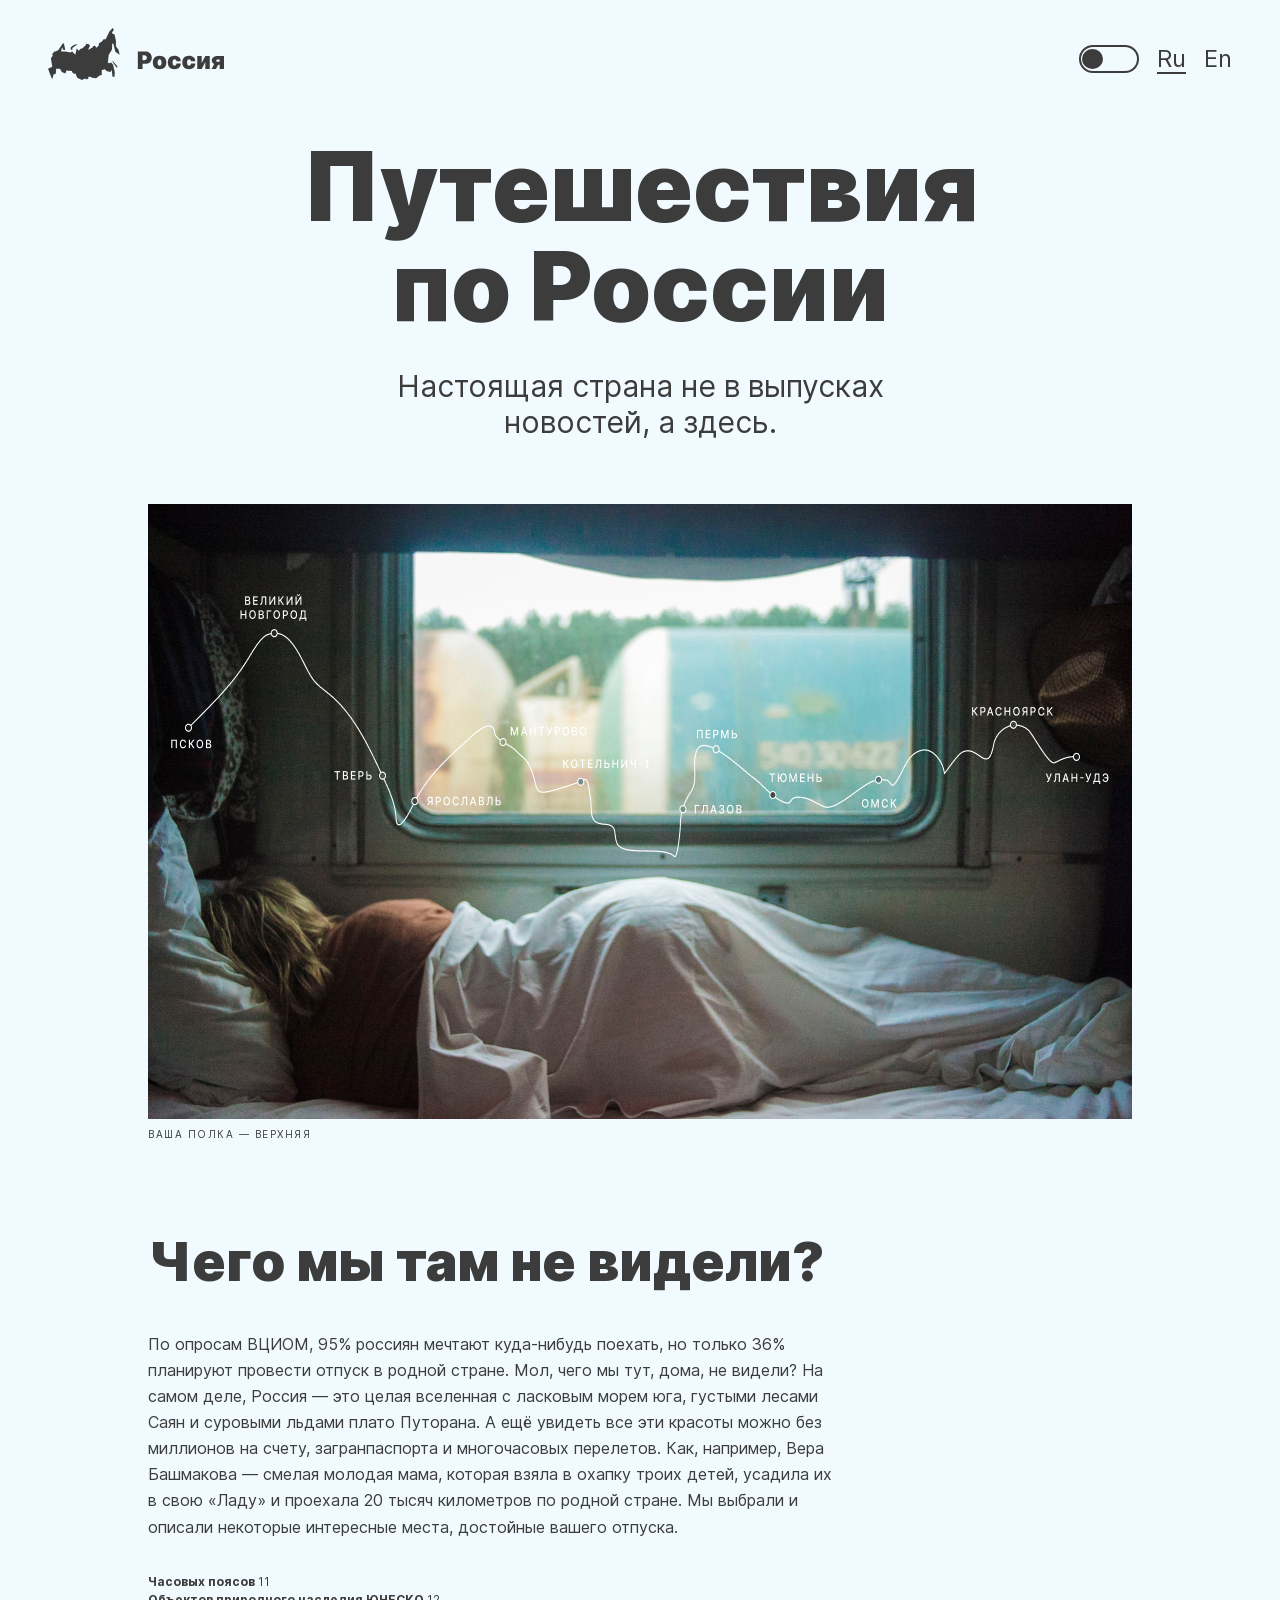
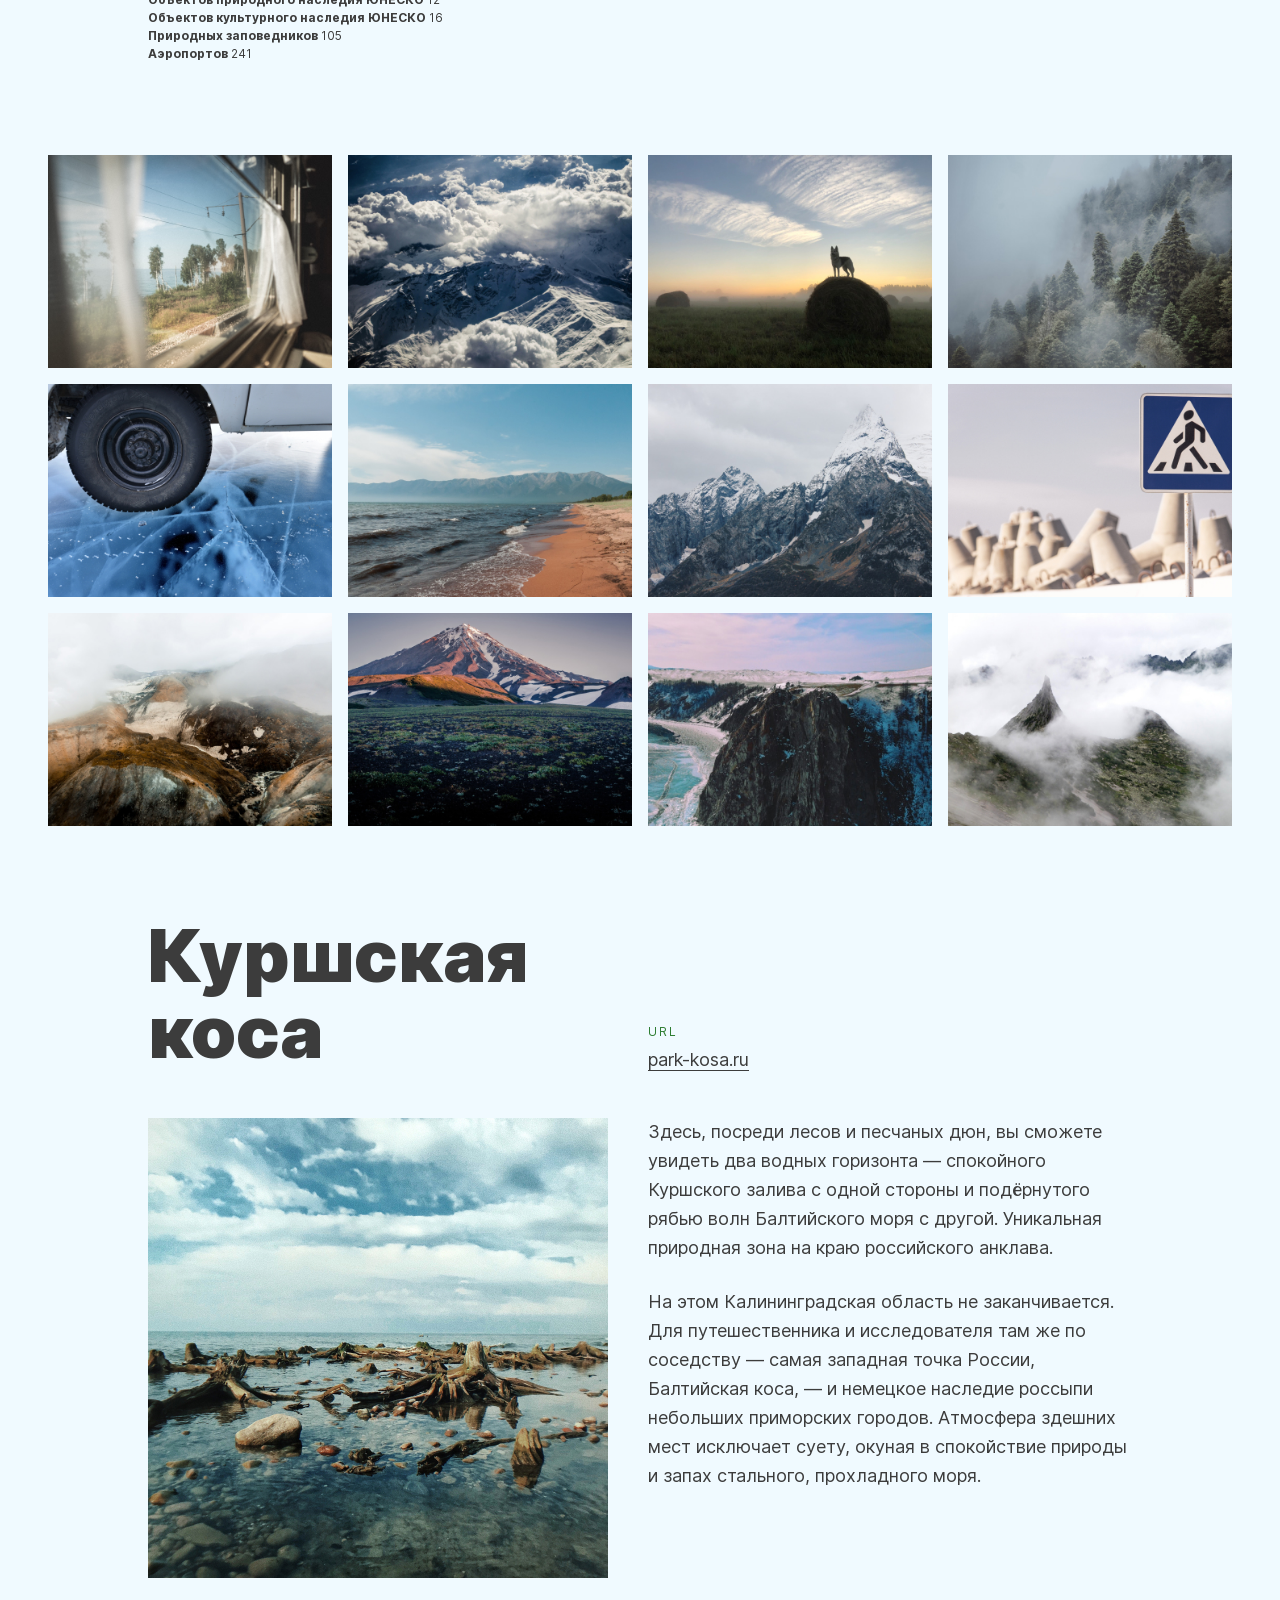
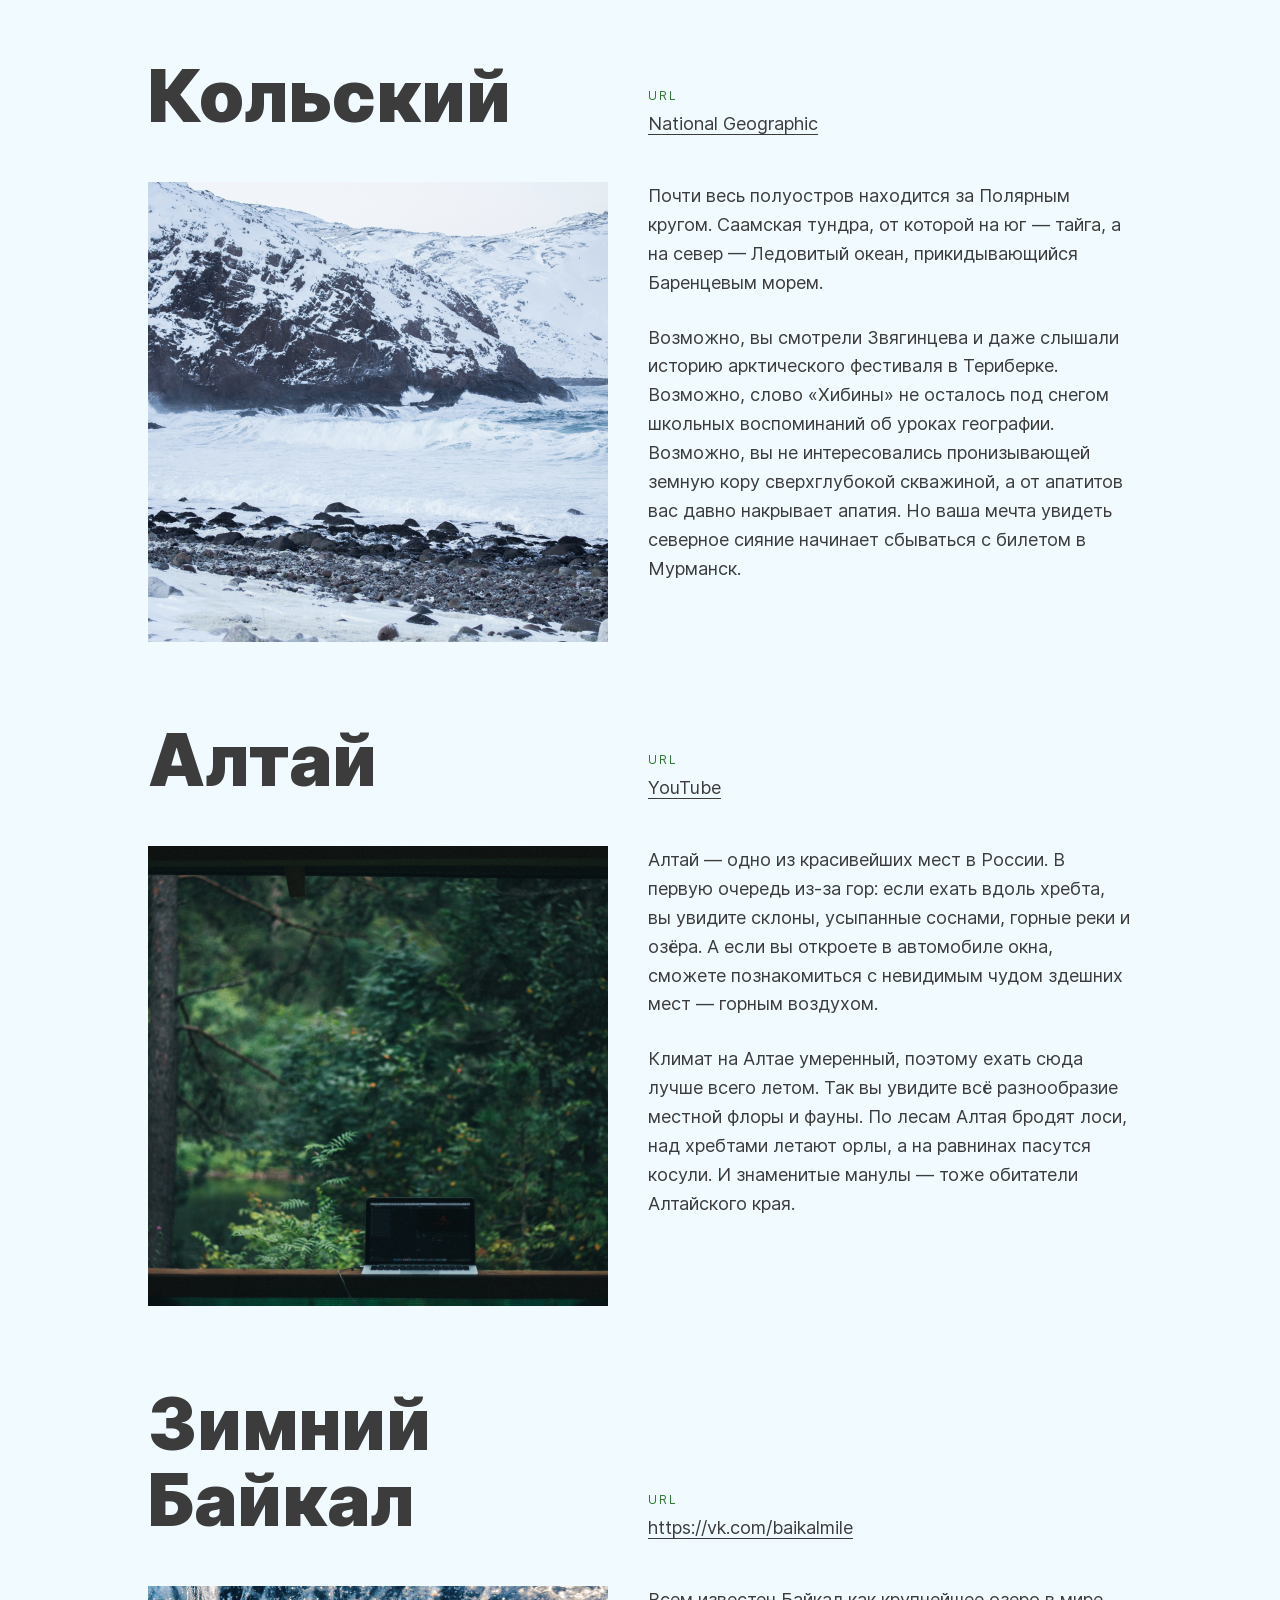
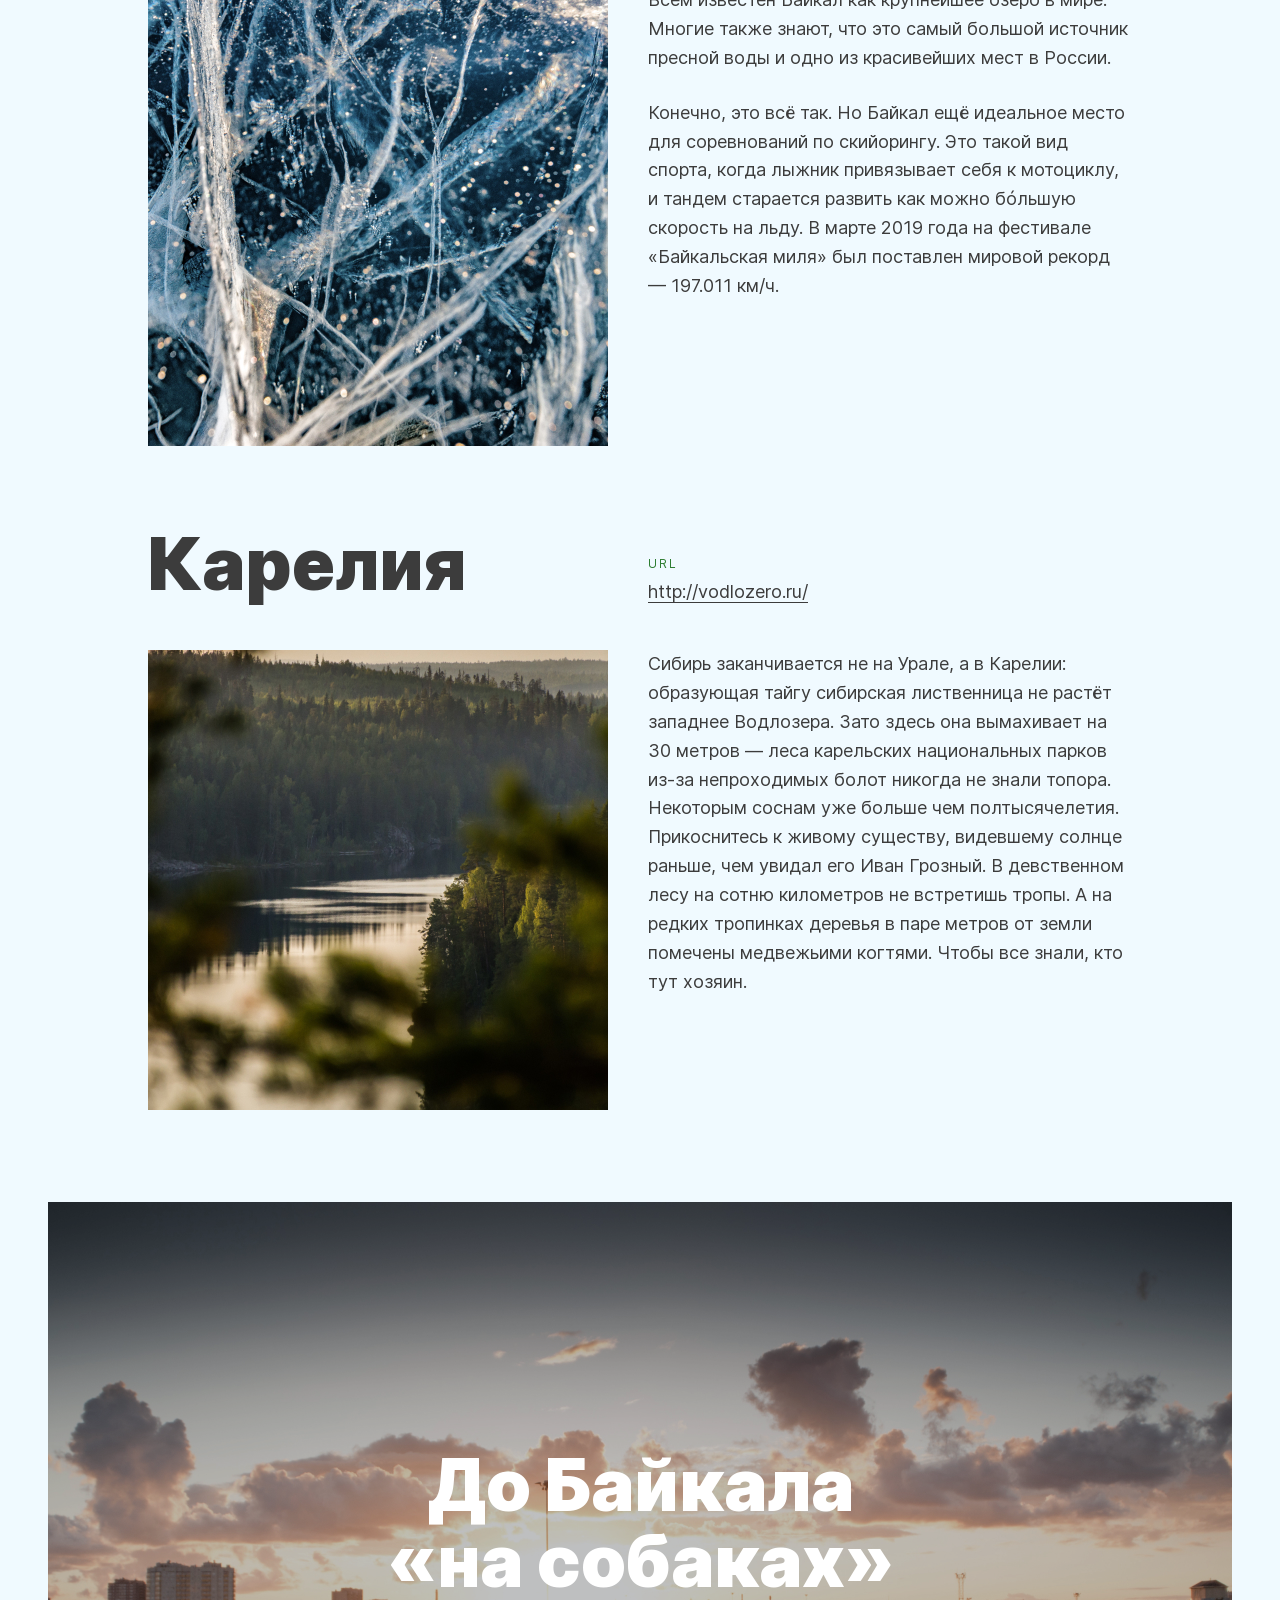
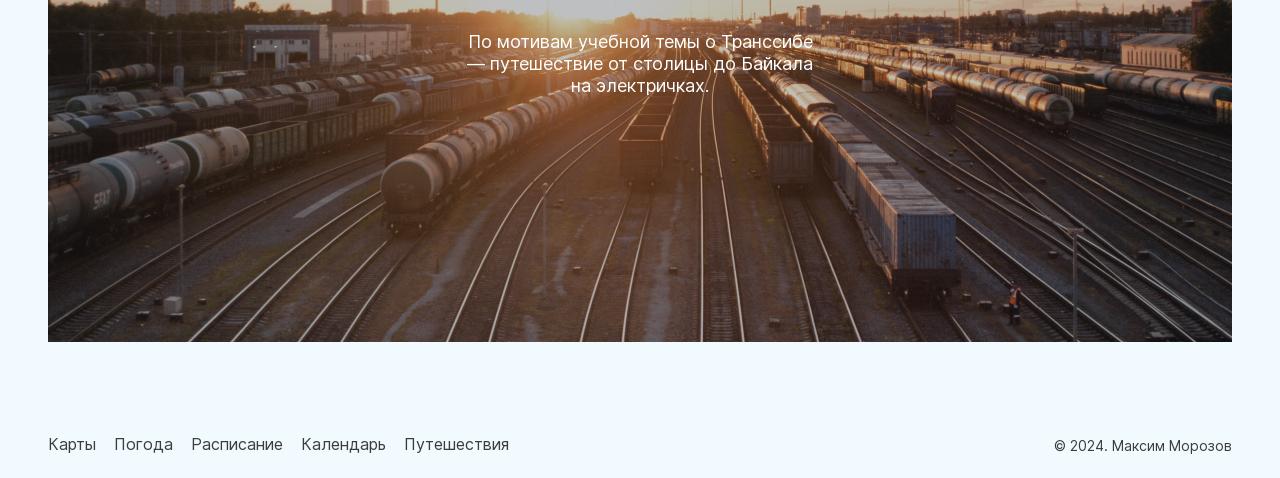
==== index.html @ b72c1bc2 "alert" ====
<!DOCTYPE html>
<html lang="ru">
  <head>
    <meta charset="UTF-8">
    <meta name="viewport" content="width=device-width, initial-scale=1.0">
    <meta name="description" content="Места в России с удивительной природной красотой">
    <meta name="keywords" content="путешествия, поездка, природа россии">
    <meta name="author" content="Maksim Morozov">
    <title>Путешествие по России</title>
    <link rel="icon" type="image/svg+xml" href="./images/logo/logo-russia-favicon.svg">
    <!-- <link rel="stylesheet" href="./vendor/normalize.css"> -->
    <link rel="stylesheet" href="./pages/styles.css">
    <link rel="stylesheet" href="./fonts/fonts.css">
  </head>

  <body>
    <!-- контейнер со всем содержимым страницы -->
    <div class="page">

      <!-- шапка -->
      <header class="header">
        <!-- логотип -->
        <svg class="header__logo" viewBox="0 0 176 52" fill="none" xmlns="http://www.w3.org/2000/svg">
          <path d="M7.76534 23.3826L10.4107 22.0738L14.592 15.7919L15.872 15.2685L17.2374 21.6376L15.4454 21.8993L14.08 19.2819L13.056 23.3826H17.5787L22.272 24.604L24.1494 23.3826L27.3067 26.698L28.672 20.5906L30.8907 22.8591L32.256 20.9396L34.4747 20.3289L37.7174 17.2752L38.2294 15.7919L40.8747 16.2282L41.9841 17.7114L40.0214 21.8993L44.8854 19.3691V18.1476L46.7627 17.7114L48.8107 19.8054L50.8587 17.2752V15.5302L54.1867 13.1745L55.5521 11.1678H57.6854L61.4401 3.40268L64.6828 0L65.8774 1.91946L64.0001 4.36242L64.6828 5.93289L66.4748 6.28188L67.9254 12.7383V18.1476L70.4854 21.7248L71.7654 26.698L67.3281 23.8188L65.3654 15.5302L64.1707 15.7919L64.0001 21.3758L60.7574 26.698L59.8187 34.8121L62.0374 35.3356L62.9761 34.2013L65.1094 36.6443L66.7307 43.9732L66.5601 48.6846H64.5121L63.7441 42.0537L62.2934 44.0604L59.1361 43.3624L56.5761 41.1812L53.6747 42.2282L53.8454 46.9396L51.5414 47.5503L48.1281 50.1678L44.0321 49.6443L42.4107 48.6846L39.8507 49.1208L40.7041 50.1678L38.6561 51.3893L37.0347 50.604L33.9627 52L29.2694 49.6443L27.4774 45.4564L25.9414 45.6309L24.1494 44.1477L24.064 43.0134L18.3467 42.4027L17.408 45.5436L13.824 43.8859L12.032 40.8322H8.19201L7.76534 45.7181L5.54667 46.4161L4.43734 50.8658L3.584 50.0805L0 40.745L4.26667 38.651L3.584 34.5503L2.90134 30.3624L4.77867 27.6577L4.18134 26L6.74134 23.2081L7.76534 23.3826ZM64.5121 33.6779L68.4374 39.6107L69.7174 39.0872L68.0961 36.6443L64.5121 32.8054V33.6779ZM24.4054 21.6376V19.8926L27.392 17.7114L29.952 16.4027H26.9654L24.32 17.9732L22.6987 19.4564V21.6376H24.4054Z"/>
          <path d="M89.8314 41.0004H94.5546V35.8186H97.171C101.138 35.8186 103.797 33.4749 103.797 29.7164C103.797 26.0004 101.206 23.5459 97.3409 23.5459H89.8314V41.0004ZM94.5546 32.1368V27.33H96.2196C97.8761 27.33 98.87 28.2164 98.87 29.7164C98.87 31.2078 97.8761 32.1368 96.2196 32.1368H94.5546Z"/>
          <path d="M111.604 41.2391C115.851 41.2391 118.366 38.5118 118.366 34.4891C118.366 30.4664 115.851 27.7391 111.604 27.7391C107.356 27.7391 104.842 30.4664 104.842 34.4891C104.842 38.5118 107.356 41.2391 111.604 41.2391ZM111.638 37.7618C110.381 37.7618 109.633 36.509 109.633 34.455C109.633 32.401 110.381 31.1482 111.638 31.1482C112.827 31.1482 113.575 32.401 113.575 34.455C113.575 36.509 112.827 37.7618 111.638 37.7618Z"/>
          <path d="M126.555 41.2391C130.42 41.2391 132.79 39.0146 132.841 35.5459H128.492C128.39 36.9181 127.651 37.6595 126.623 37.6595C125.391 37.6595 124.584 36.6027 124.584 34.455C124.584 32.3073 125.391 31.2504 126.623 31.2504C127.659 31.2504 128.365 31.9919 128.492 33.3641H132.841C132.816 29.955 130.395 27.7391 126.555 27.7391C122.308 27.7391 119.793 30.4664 119.793 34.4891C119.793 38.5118 122.308 41.2391 126.555 41.2391Z"/>
          <path d="M141.062 41.2391C144.928 41.2391 147.298 39.0146 147.349 35.5459H142.999C142.897 36.9181 142.158 37.6595 141.13 37.6595C139.899 37.6595 139.092 36.6027 139.092 34.455C139.092 32.3073 139.899 31.2504 141.13 31.2504C142.167 31.2504 142.872 31.9919 142.999 33.3641H147.349C147.323 29.955 144.902 27.7391 141.062 27.7391C136.815 27.7391 134.3 30.4664 134.3 34.4891C134.3 38.5118 136.815 41.2391 141.062 41.2391Z"/>
          <path d="M153.701 35.0004V27.9095H149.283V41.0004H153.701L157.337 33.8754V41.0004H161.754V27.9095H157.337L153.701 35.0004Z"/>
          <path d="M171.651 41.0004H176V27.9095H169.884C166.12 27.9095 163.742 29.8186 163.767 32.4777C163.75 33.9692 164.642 35.205 166.205 35.9379L163.631 41.0004H167.947L170.147 36.6709H171.651V41.0004ZM171.651 33.8414H169.986C168.737 33.8414 168.159 33.2277 168.185 32.6482C168.159 32.1027 168.703 31.4209 169.884 31.4209H171.651V33.8414Z"/>
        </svg>
        <!-- кнопка переключения темы -->
        <button class="button-theme button-theme__header">
          <span class="button-theme__switch"></span>
        </button>
        <!-- переключение языка сайта -->
        <nav class="header__lang-switcher">
          <a class="header__lang-link header__lang-link_active" href="#">Ru</a>
          <a class="header__lang-link" href="./index-en.html">En</a>
        </nav>
      </header>

      <!-- основной контент -->
      <main class="content">
        <!-- секция lead -->
        <section class="lead">
            <h1 class="lead__title">Путешествия по России</h1>
            <p class="lead__subtitle">Настоящая страна не в выпусках новостей, а здесь.</p>
            <!-- картинка с подписью -->
            <figure class="lead__image-map">
              <picture>
              <img class="lead__image" src="./images/polka-image-1024-1280.jpg" alt="Картинка в вагоне поезда">
              <figcaption class="lead__caption">ваша полка — верхняя</figcaption>
            </figure>
        </section>

        <!-- секция intro -->
        <section class="intro">
          <h2 class="intro__title">Чего мы там не видели?</h2>
          <p class="intro__text">
            По опросам ВЦИОМ, 95% россиян мечтают куда-нибудь поехать, но только 36% планируют провести отпуск в
            родной стране. Мол, чего мы тут, дома, не видели? На самом деле, Россия — это целая вселенная с
            ласковым морем юга, густыми лесами Саян и суровыми льдами плато Путорана. А ещё увидеть все эти
            красоты можно без миллионов на счету, загранпаспорта и многочасовых перелетов. Как, например,
            Вера Башмакова — смелая молодая мама, которая взяла в охапку троих детей, усадила их в свою «Ладу»
            и проехала 20 тысяч километров по родной стране. Мы выбрали и описали некоторые интересные места,
            достойные вашего отпуска.
          </p>
          <!-- список -->
          <ul class="intro__list">
            <li>
              <p class="intro__list-item">Часовых поясов
                <span class="intro__list-item_value">11</span>
              </p>
            </li>
            <li>
              <p class="intro__list-item">Объектов природного наследия ЮНЕСКО
                <span class="intro__list-item_value">12</span>
              </p>
            </li>
            <li>
              <p class="intro__list-item">Объектов культурного наследия ЮНЕСКО
                <span class="intro__list-item_value">16</span>
              </p>
            </li>
            <li>
              <p class="intro__list-item">Природных заповедников
                <span class="intro__list-item_value">105</span>
              </p>
            </li>
            <li>
              <p class="intro__list-item">Аэропортов
                <span class="intro__list-item_value">241</span>
              </p>
            </li>
          </ul>
        </section>

        <!-- галерея фото -->
        <section class="photo-grid">
          <ul class="photo-grid__list">
            <li>
              <img class="photo-grid__item" src="./images/photo-grid-window-train.png" alt="Окно поезда">
            </li>
            <li>
              <img class="photo-grid__item" src="./images/photo-grid-mountain-range.jpg" alt="Горный хребет">
            </li>
            <li>
              <img class="photo-grid__item" src="./images/photo-grid-sunrise.jpg" alt="Рассвета">
            </li>
            <li>
              <img class="photo-grid__item" src="./images/photo-grid-misty-forest.jpg" alt="Туманный лес">
            </li>
            <li>
              <img class="photo-grid__item" src="./images/photo-grid-ice.jpg" alt="Лед">
            </li>
            <li>
              <img class="photo-grid__item" src="./images/photo-grid-barguzin.jpg" alt="Залив Баргузин">
            </li>
            <li>
              <img class="photo-grid__item" src="./images/photo-grid-dombai.jpg" alt="Гора Домбай ">
            </li>
            <li>
              <img class="photo-grid__item" src="./images/photo-grid-road-sign.jpg" alt="Дорожный знак">
            </li>
            <li>
              <img class="photo-grid__item" src="./images/photo-grid-volcano-one.jpg" alt="Вулкан">
            </li>
            <li>
              <img class="photo-grid__item" src="./images/photo-grid-volcano_two.jpg" alt="Вулкан на Камчатке">
            </li>
            <li>
              <img class="photo-grid__item" src="./images/photo-grid-coast-baikal.jpg" alt="Берег Байкала">
            </li>
            <li>
              <img class="photo-grid__item" src="./images/photo-grid-ergaki.jpg" alt="Ергаки">
            </li>
          </ul>
        </section>

        <!-- секция places -->
        <section class="places">

            <!-- Куршская коса -->
            <article class="place">
              <h2 class="place__title">Куршская коса</h2>
              <div class="place__website">
                <h3 class="place__url-heading">URL</h3>
                <a href="http://park-kosa.ru" class="place__link">park-kosa.ru</a>
              </div>
              <img src="./images/place-kosa-460.jpg" alt="Куршская коса" class="place__image">
              <div class="place__description">
                <p class="place__text">
                  Здесь, посреди лесов и песчаных дюн, вы сможете увидеть два водных горизонта — спокойного Куршского
                  залива с одной стороны и подёрнутого рябью волн Балтийского моря с другой. Уникальная природная
                  зона на краю российского анклава.
                </p>
                <p class="place__text">
                  На этом Калининградская область не заканчивается. Для путешественника и исследователя там же по
                  соседству — самая западная точка России, Балтийская коса, — и немецкое наследие россыпи небольших
                  приморских городов. Атмосфера здешних мест исключает суету, окуная в спокойствие природы и запах
                  стального, прохладного моря.
                </p>
              </div>
            </article>

            <!-- Полуостров Кольский -->
            <article class="place">
              <h2 class="place__title">Кольский</h2>
              <div class="place__website">
                <h3 class="place__url-heading">URL</h3>
                <a href="https://yourshot.nationalgeographic.com/photos/?keywords=kolskiy" class="place__link">National Geographic</a>
              </div>
              <img src="./images/place-kolskiy-460.jpg" alt="Полуостров Кольский" class="place__image">
              <div class="place__description">
                <p class="place__text">
                  Почти весь полуостров находится за Полярным кругом. Саамская тундра, от которой на юг —
                  тайга, а на север — Ледовитый океан, прикидывающийся Баренцевым морем.
                </p>
                <p class="place__text">
                  Возможно, вы смотрели Звягинцева и даже слышали историю арктического фестиваля в Териберке. Возможно,
                  слово «Хибины» не осталось под снегом школьных воспоминаний об уроках географии. Возможно, вы не
                  интересовались пронизывающей земную кору сверхглубокой скважиной, а от апатитов вас давно накрывает
                  апатия. Но ваша мечта увидеть северное сияние начинает сбываться с билетом в Мурманск.
                </p>
              </div>
            </article>

            <!-- Алтай -->
            <article class="place">
              <h2 class="place__title">Алтай</h2>
              <div class="place__website">
                <h3 class="place__url-heading">URL</h3>
                <a href="https://www.youtube.com/watch?v=7ZEsoV7kWAQ" class="place__link">YouTube</a>
              </div>
              <img src="./images/place-altai-460.jpg" alt="Алтай" class="place__image">
              <div class="place__description">
                <p class="place__text">
                  Алтай — одно из красивейших мест в России. В первую очередь из-за гор: если ехать вдоль хребта,
                  вы увидите склоны, усыпанные соснами, горные реки и озёра. А если вы откроете в автомобиле окна,
                  сможете познакомиться с невидимым чудом здешних мест — горным воздухом.
                </p>
                <p class="place__text">
                  Климат на Алтае умеренный, поэтому ехать сюда лучше всего летом. Так вы увидите всё разнообразие
                  местной флоры и фауны. По лесам Алтая бродят лоси, над хребтами летают орлы, а на равнинах
                  пасутся косули. И знаменитые манулы — тоже обитатели Алтайского края.
                </p>
              </div>
            </article>

            <!-- Зимний Байкал -->
            <article class="place">
              <h2 class="place__title">Зимний Байкал</h2>
              <div class="place__website">
                <h3 class="place__url-heading">URL</h3>
                <a href="https://vk.com/baikalmile" class="place__link">https://vk.com/baikalmile</a>
              </div>
              <img src="./images/place-baikal-460.jpg" alt="Зимний Байкал" class="place__image">
              <div class="place__description">
                <p class="place__text">
                  Всем известен Байкал как крупнейшее озеро в мире. Многие также знают, что это самый большой
                  источник пресной воды и одно из красивейших мест в России.
                </p>
                <p class="place__text">
                  Конечно, это всё так. Но Байкал ещё идеальное место для соревнований по скийорингу. Это такой вид
                  спорта, когда лыжник привязывает себя к мотоциклу, и тандем старается развить как можно бóльшую скорость
                  на льду. В марте 2019 года на фестивале «Байкальская миля» был поставлен мировой рекорд — 197.011 км/ч.
                </p>
              </div>
            </article>

            <!-- Карелия -->
            <article class="place">
              <h2 class="place__title">Карелия</h2>
              <div class="place__website">
                <h3 class="place__url-heading">URL</h3>
                <a href="http://vodlozero.ru" class="place__link">http://vodlozero.ru/</a>
              </div>
              <img src="./images/place-kareliya-460.jpg" alt="Карелия" class="place__image">
              <p class="place__text">
                Сибирь заканчивается не на Урале, а в Карелии: образующая тайгу сибирская лиственница не растёт западнее
                Водлозера. Зато здесь она вымахивает на 30 метров — леса карельских национальных парков из-за непроходимых болот
                никогда не знали топора. Некоторым соснам уже больше чем полтысячелетия. Прикоснитесь к живому существу,
                видевшему солнце раньше, чем увидал его Иван Грозный. В девственном лесу на сотню километров не встретишь тропы.
                А на редких тропинках деревья в паре метров от земли помечены медвежьими когтями. Чтобы все знали, кто тут хозяин.
              </p>
            </article>
        </section>
        <!-- секция cover -->
        <section class="cover">
          <a href="https://stampsy.com/na-elektrichkakh-do-baikala" class="cover__overlay">
            <h2 class="cover__title">До Байкала «на собаках»</h2>
            <p class="cover__subtitle">По мотивам учебной темы о Транссибе — путешествие от столицы до Байкала на электричках.</p>
          </a>
        </section>
      </main>

      <!-- подвал -->
      <footer class="footer">

        <!-- Контейнер Меню -->
        <nav>
          <ul class="footer__links">
            <li>
              <a class="footer__link" href="https://yandex.ru/maps">Карты</a>
            </li>
            <li>
              <a class="footer__link" href="https://yandex.ru/pogoda">Погода</a>
            </li>
            <li>
              <a class="footer__link" href="https://rasp.yandex.ru">Расписание</a>
            </li>
            <li>
              <a class="footer__link" href="https://calendar.yandex.ru">Календарь</a>
            </li>
            <li>
              <a class="footer__link" href="https://travel.yandex.ru">Путешествия</a>
            </li>
          </ul>
        </nav>

        <!-- Подпись автора -->
        <p class="footer__copyright">© 2024. Максим Морозов</p>
      </footer>
    </div>

  <!-- скрипты -->
  <script src="./scripts/script.js"></script>
  </body>
</html>
---- pages/styles.css ----
/* стили для всей страницы */
@import url(../blocks/page/page.css);
@import url(../blocks/page/_theme/page_theme_dark.css);

/* шапка */
@import url(../blocks/header/header.css);
@import url(../blocks/header/__logo/header__logo.css);
@import url(../blocks/header/__lang-switcher/header__lang-switcher.css);
@import url(../blocks/header/__lang-link/header__lang-link.css);
@import url(../blocks/header/__lang-link/_active/header__lang-link_active.css);

/* кнопка переключения темы */
@import url(../blocks/button-theme/button-theme.css);
@import url(../blocks/button-theme/__header/button-theme__header.css);
@import url(../blocks/button-theme/__switch/button-theme__switch.css);

/* основной контент */
@import url(../blocks/content/content.css);

/* секция lead */
@import url(../blocks/lead/lead.css);
@import url(../blocks/lead/__title/lead__title.css);
@import url(../blocks/lead/__subtitle/lead__subtitle.css);
@import url(../blocks/lead/__image-map/lead__image-map.css);
@import url(../blocks/lead/__image/lead__image.css);
@import url(../blocks/lead/__caption/lead__caption.css);

/* секция intro */
@import url(../blocks/intro/intro.css);
@import url(../blocks/intro/__title/intro__title.css);
@import url(../blocks/intro/__text/intro__text.css);
@import url(../blocks/intro/__list/intro__list.css);
@import url(../blocks/intro/__list-item/intro__list-item.css);
@import url(../blocks/intro/__list-item/_value/intro__list-item_value.css);

/* галерея фото */
@import url(../blocks/photo-grid/photo-grid.css);
@import url(../blocks/photo-grid/__list/photo-grid__list.css);
@import url(../blocks/photo-grid/__item/photo-grid__item.css);

/* секция places */
@import url(../blocks/places/places.css);
@import url(../blocks/place/place.css);
@import url(../blocks/place/__title/place__title.css);
@import url(../blocks/place/__website/place__website.css);
@import url(../blocks/place/__url-heading/place__url-heading.css);
@import url(../blocks/place/__link/place__link.css);
@import url(../blocks/place/__image/place__image.css);
@import url(../blocks/place/__description/place__description.css);
@import url(../blocks/place/__text/place__text.css);

/* секция cover */
@import url(../blocks/cover/cover.css);
@import url(../blocks/cover/__overlay/cover__overlay.css);
@import url(../blocks/cover/__title/cover__title.css);
@import url(../blocks/cover/__subtitle/cover__subtitle.css);

/* подвал */
@import url(../blocks/footer/footer.css);
@import url(../blocks/footer/__links/footer__links.css);
@import url(../blocks/footer/__link/footer__link.css);
@import url(../blocks/footer/__copyright/footer__copyright.css);
---- fonts/fonts.css ----
@font-face {
  font-family: 'Inter';
  src: url(./inter/Regular/Inter-Regular.woff2) format('woff2'),
       url(./inter/Regular/Inter-Regular.woff) format('woff'),
       url(./inter/Regular/Inter-Regular.ttf) format('truetype');
  font-weight: normal;
}

@font-face {
  font-family: 'Inter';
  src: url(./Inter/Bold/Inter-Bold.woff2) format('woff2'),
       url(./inter/Bold/Inter-Bold.woff) format('woff'),
       url(./inter/Bold/Inter-Bold.ttf) format('truetype');
  font-weight: bold;
}

@font-face {
  font-family: 'Inter';
  src: url(./inter/Black/Inter-Black.woff2) format('woff2'),
       url(./inter/Black/Inter-Black.woff) format('woff'),
       url(./inter/Black/Inter-Black.ttf) format('truetype');
  font-weight: 900;
}
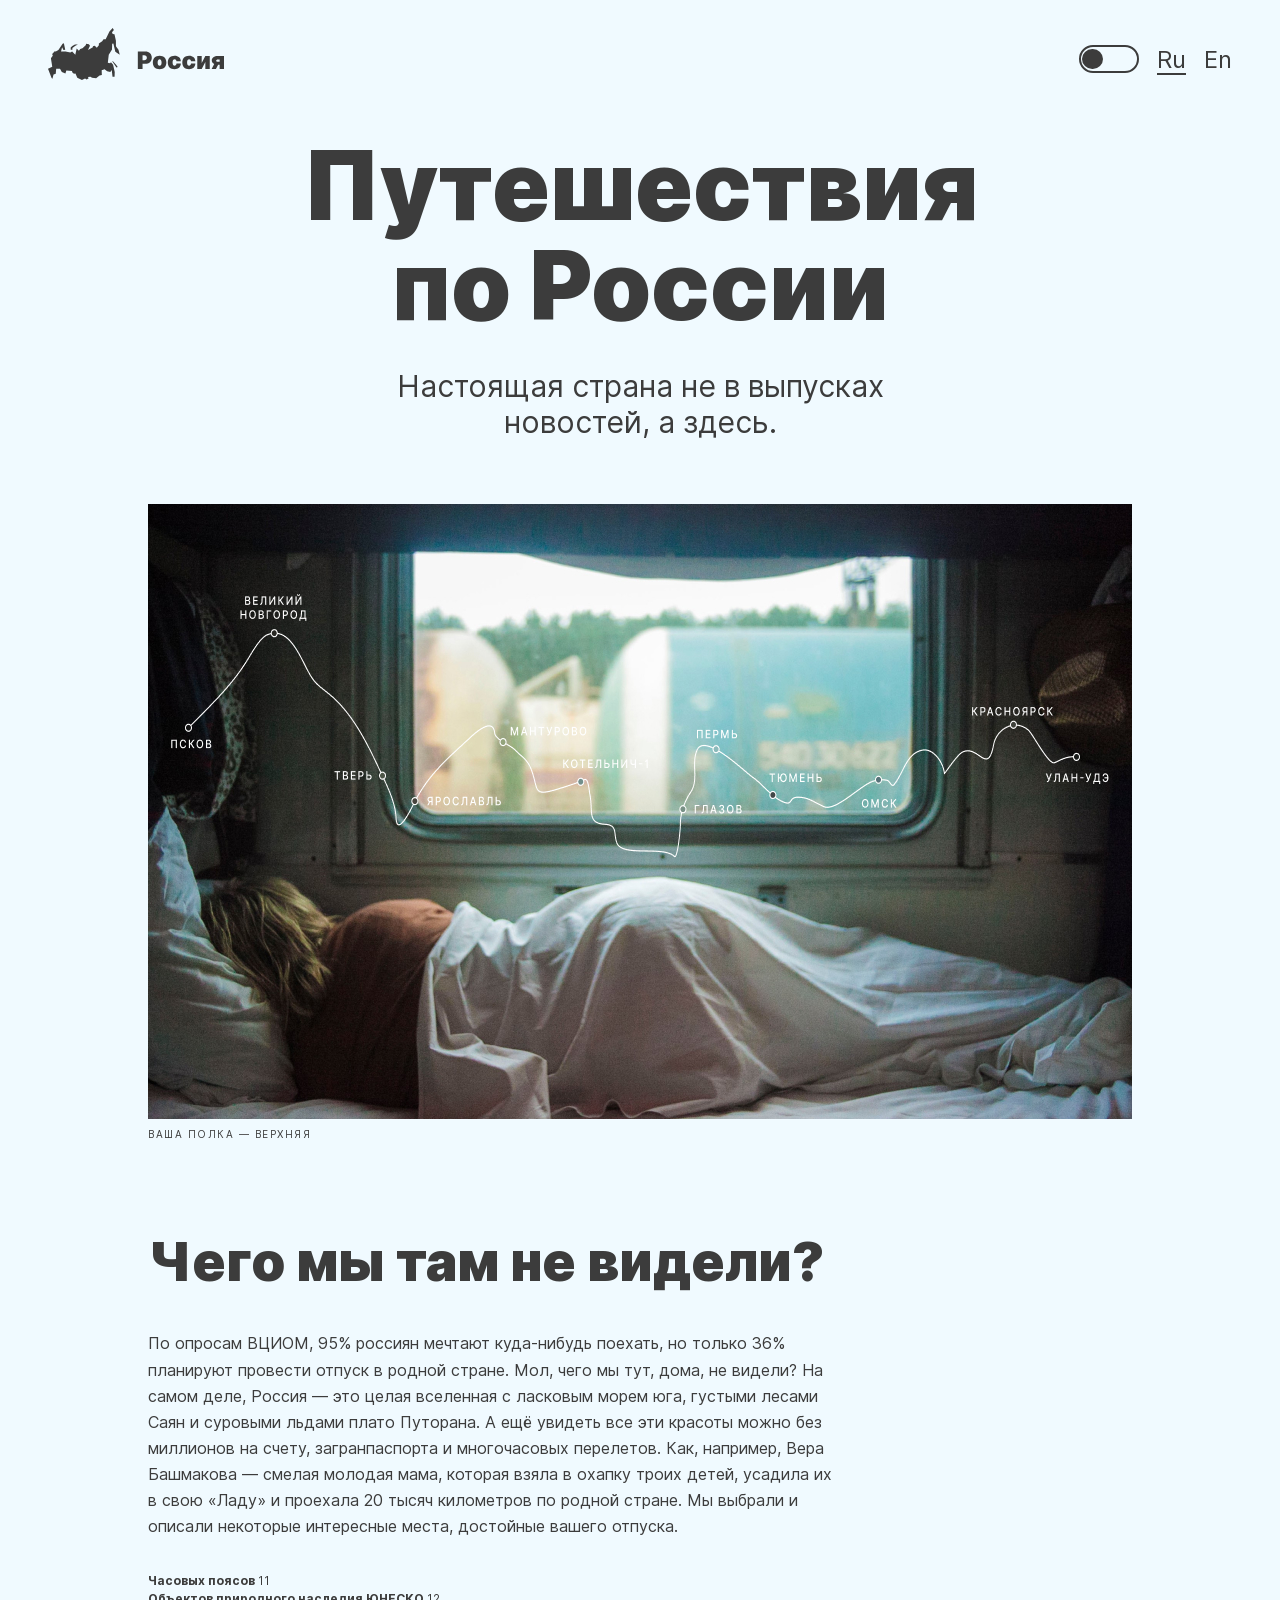
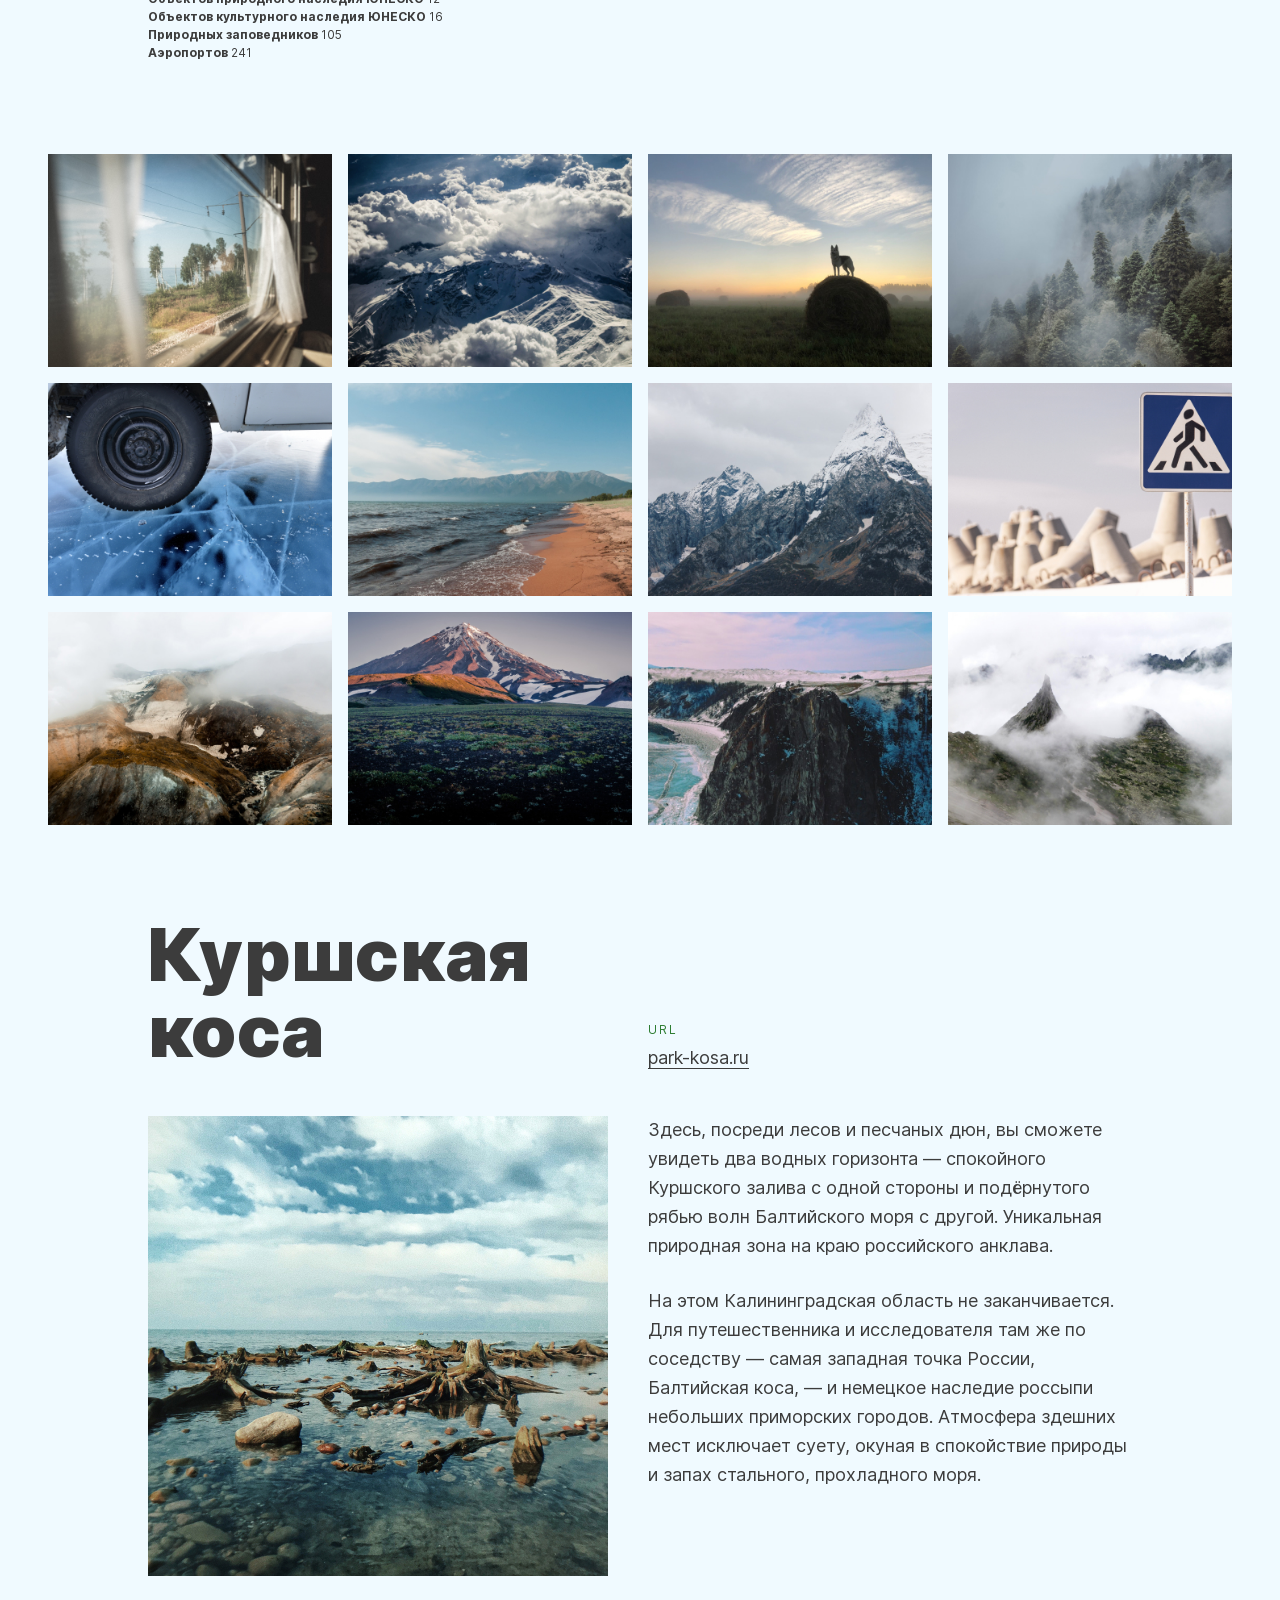
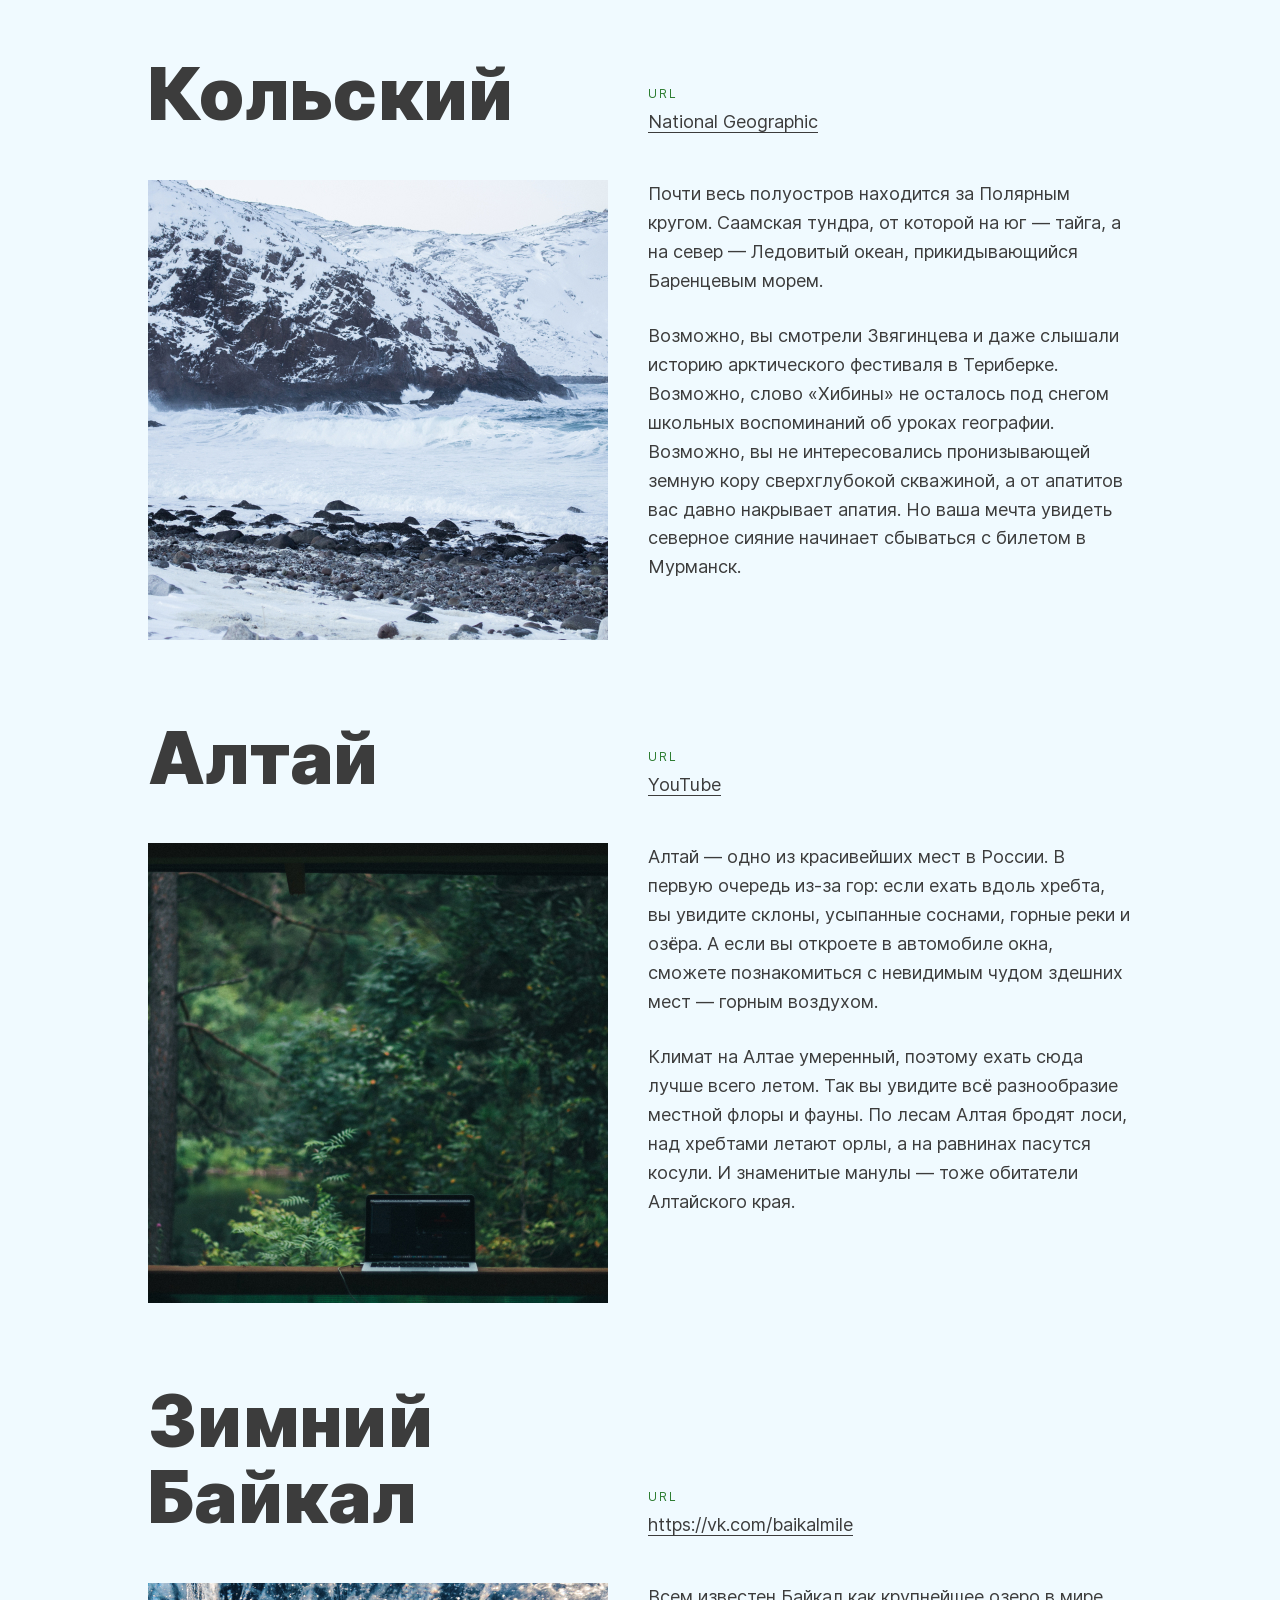
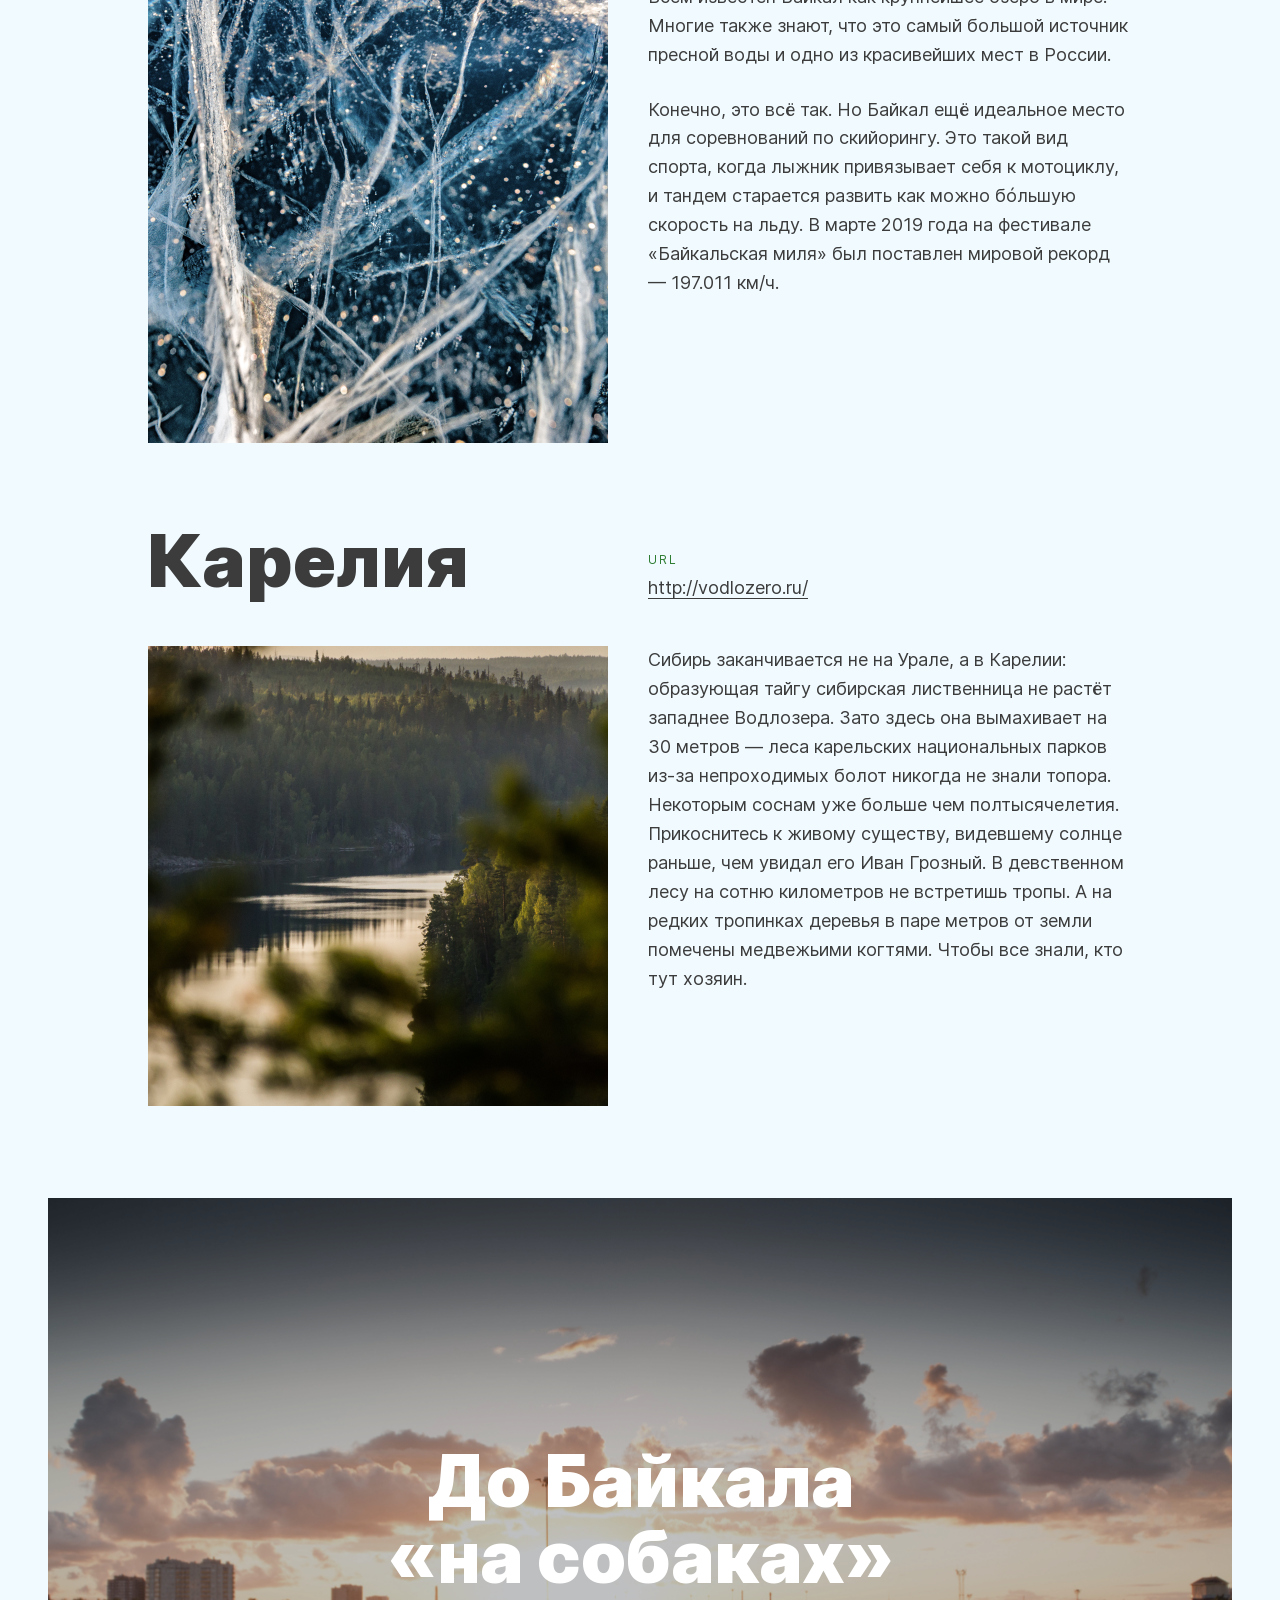
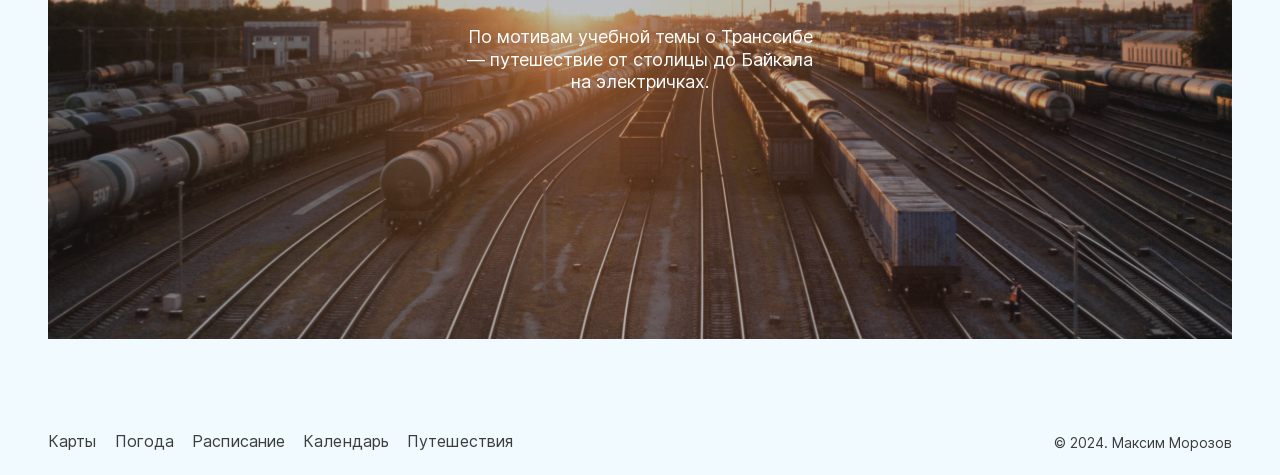
==== commit 1d3d765a: "Доделал все по структуре БЭМ и почистил код" ====
--- a/index.html
+++ b/index.html
@@ -1,290 +1,302 @@
 <!DOCTYPE html>
 <html lang="ru">
-  <head>
-    <meta charset="UTF-8">
-    <meta name="viewport" content="width=device-width, initial-scale=1.0">
-    <meta name="description" content="Места в России с удивительной природной красотой">
-    <meta name="keywords" content="путешествия, поездка, природа россии">
-    <meta name="author" content="Maksim Morozov">
-    <title>Путешествие по России</title>
-    <link rel="icon" type="image/svg+xml" href="./images/logo/logo-russia-favicon.svg">
-    <!-- <link rel="stylesheet" href="./vendor/normalize.css"> -->
-    <link rel="stylesheet" href="./pages/styles.css">
-    <link rel="stylesheet" href="./fonts/fonts.css">
-  </head>
-
-  <body>
-    <!-- контейнер со всем содержимым страницы -->
-    <div class="page">
-
-      <!-- шапка -->
-      <header class="header">
-        <!-- логотип -->
-        <svg class="header__logo" viewBox="0 0 176 52" fill="none" xmlns="http://www.w3.org/2000/svg">
-          <path d="M7.76534 23.3826L10.4107 22.0738L14.592 15.7919L15.872 15.2685L17.2374 21.6376L15.4454 21.8993L14.08 19.2819L13.056 23.3826H17.5787L22.272 24.604L24.1494 23.3826L27.3067 26.698L28.672 20.5906L30.8907 22.8591L32.256 20.9396L34.4747 20.3289L37.7174 17.2752L38.2294 15.7919L40.8747 16.2282L41.9841 17.7114L40.0214 21.8993L44.8854 19.3691V18.1476L46.7627 17.7114L48.8107 19.8054L50.8587 17.2752V15.5302L54.1867 13.1745L55.5521 11.1678H57.6854L61.4401 3.40268L64.6828 0L65.8774 1.91946L64.0001 4.36242L64.6828 5.93289L66.4748 6.28188L67.9254 12.7383V18.1476L70.4854 21.7248L71.7654 26.698L67.3281 23.8188L65.3654 15.5302L64.1707 15.7919L64.0001 21.3758L60.7574 26.698L59.8187 34.8121L62.0374 35.3356L62.9761 34.2013L65.1094 36.6443L66.7307 43.9732L66.5601 48.6846H64.5121L63.7441 42.0537L62.2934 44.0604L59.1361 43.3624L56.5761 41.1812L53.6747 42.2282L53.8454 46.9396L51.5414 47.5503L48.1281 50.1678L44.0321 49.6443L42.4107 48.6846L39.8507 49.1208L40.7041 50.1678L38.6561 51.3893L37.0347 50.604L33.9627 52L29.2694 49.6443L27.4774 45.4564L25.9414 45.6309L24.1494 44.1477L24.064 43.0134L18.3467 42.4027L17.408 45.5436L13.824 43.8859L12.032 40.8322H8.19201L7.76534 45.7181L5.54667 46.4161L4.43734 50.8658L3.584 50.0805L0 40.745L4.26667 38.651L3.584 34.5503L2.90134 30.3624L4.77867 27.6577L4.18134 26L6.74134 23.2081L7.76534 23.3826ZM64.5121 33.6779L68.4374 39.6107L69.7174 39.0872L68.0961 36.6443L64.5121 32.8054V33.6779ZM24.4054 21.6376V19.8926L27.392 17.7114L29.952 16.4027H26.9654L24.32 17.9732L22.6987 19.4564V21.6376H24.4054Z"/>
-          <path d="M89.8314 41.0004H94.5546V35.8186H97.171C101.138 35.8186 103.797 33.4749 103.797 29.7164C103.797 26.0004 101.206 23.5459 97.3409 23.5459H89.8314V41.0004ZM94.5546 32.1368V27.33H96.2196C97.8761 27.33 98.87 28.2164 98.87 29.7164C98.87 31.2078 97.8761 32.1368 96.2196 32.1368H94.5546Z"/>
-          <path d="M111.604 41.2391C115.851 41.2391 118.366 38.5118 118.366 34.4891C118.366 30.4664 115.851 27.7391 111.604 27.7391C107.356 27.7391 104.842 30.4664 104.842 34.4891C104.842 38.5118 107.356 41.2391 111.604 41.2391ZM111.638 37.7618C110.381 37.7618 109.633 36.509 109.633 34.455C109.633 32.401 110.381 31.1482 111.638 31.1482C112.827 31.1482 113.575 32.401 113.575 34.455C113.575 36.509 112.827 37.7618 111.638 37.7618Z"/>
-          <path d="M126.555 41.2391C130.42 41.2391 132.79 39.0146 132.841 35.5459H128.492C128.39 36.9181 127.651 37.6595 126.623 37.6595C125.391 37.6595 124.584 36.6027 124.584 34.455C124.584 32.3073 125.391 31.2504 126.623 31.2504C127.659 31.2504 128.365 31.9919 128.492 33.3641H132.841C132.816 29.955 130.395 27.7391 126.555 27.7391C122.308 27.7391 119.793 30.4664 119.793 34.4891C119.793 38.5118 122.308 41.2391 126.555 41.2391Z"/>
-          <path d="M141.062 41.2391C144.928 41.2391 147.298 39.0146 147.349 35.5459H142.999C142.897 36.9181 142.158 37.6595 141.13 37.6595C139.899 37.6595 139.092 36.6027 139.092 34.455C139.092 32.3073 139.899 31.2504 141.13 31.2504C142.167 31.2504 142.872 31.9919 142.999 33.3641H147.349C147.323 29.955 144.902 27.7391 141.062 27.7391C136.815 27.7391 134.3 30.4664 134.3 34.4891C134.3 38.5118 136.815 41.2391 141.062 41.2391Z"/>
-          <path d="M153.701 35.0004V27.9095H149.283V41.0004H153.701L157.337 33.8754V41.0004H161.754V27.9095H157.337L153.701 35.0004Z"/>
-          <path d="M171.651 41.0004H176V27.9095H169.884C166.12 27.9095 163.742 29.8186 163.767 32.4777C163.75 33.9692 164.642 35.205 166.205 35.9379L163.631 41.0004H167.947L170.147 36.6709H171.651V41.0004ZM171.651 33.8414H169.986C168.737 33.8414 168.159 33.2277 168.185 32.6482C168.159 32.1027 168.703 31.4209 169.884 31.4209H171.651V33.8414Z"/>
-        </svg>
-        <!-- кнопка переключения темы -->
-        <button class="button-theme button-theme__header">
-          <span class="button-theme__switch"></span>
-        </button>
-        <!-- переключение языка сайта -->
-        <nav class="header__lang-switcher">
-          <a class="header__lang-link header__lang-link_active" href="#">Ru</a>
-          <a class="header__lang-link" href="./index-en.html">En</a>
-        </nav>
-      </header>
-
-      <!-- основной контент -->
-      <main class="content">
-        <!-- секция lead -->
-        <section class="lead">
-            <h1 class="lead__title">Путешествия по России</h1>
-            <p class="lead__subtitle">Настоящая страна не в выпусках новостей, а здесь.</p>
-            <!-- картинка с подписью -->
-            <figure class="lead__image-map">
-              <picture>
-              <img class="lead__image" src="./images/polka-image-1024-1280.jpg" alt="Картинка в вагоне поезда">
-              <figcaption class="lead__caption">ваша полка — верхняя</figcaption>
-            </figure>
-        </section>
-
-        <!-- секция intro -->
-        <section class="intro">
-          <h2 class="intro__title">Чего мы там не видели?</h2>
-          <p class="intro__text">
-            По опросам ВЦИОМ, 95% россиян мечтают куда-нибудь поехать, но только 36% планируют провести отпуск в
-            родной стране. Мол, чего мы тут, дома, не видели? На самом деле, Россия — это целая вселенная с
-            ласковым морем юга, густыми лесами Саян и суровыми льдами плато Путорана. А ещё увидеть все эти
-            красоты можно без миллионов на счету, загранпаспорта и многочасовых перелетов. Как, например,
-            Вера Башмакова — смелая молодая мама, которая взяла в охапку троих детей, усадила их в свою «Ладу»
-            и проехала 20 тысяч километров по родной стране. Мы выбрали и описали некоторые интересные места,
-            достойные вашего отпуска.
+
+<head>
+  <meta charset="UTF-8">
+  <meta name="viewport" content="width=device-width, initial-scale=1.0">
+  <meta name="description" content="Места в России с удивительной природной красотой">
+  <meta name="keywords" content="путешествия, поездка, природа россии">
+  <meta name="author" content="Maksim Morozov">
+  <title>Путешествие по России</title>
+  <link rel="icon" type="image/svg+xml" href="./images/logo/logo-russia-favicon.svg">
+  <link rel="stylesheet" href="./pages/styles.css">
+  <link rel="stylesheet" href="./vendor/fonts/fonts.css">
+</head>
+
+<body>
+  <!-- контейнер со всем содержимым страницы -->
+  <div class="page">
+
+    <!-- шапка -->
+    <header class="header">
+      <!-- логотип -->
+      <svg class="header__logo" viewBox="0 0 176 52" fill="none" xmlns="http://www.w3.org/2000/svg">
+        <path
+          d="M7.76534 23.3826L10.4107 22.0738L14.592 15.7919L15.872 15.2685L17.2374 21.6376L15.4454 21.8993L14.08 19.2819L13.056 23.3826H17.5787L22.272 24.604L24.1494 23.3826L27.3067 26.698L28.672 20.5906L30.8907 22.8591L32.256 20.9396L34.4747 20.3289L37.7174 17.2752L38.2294 15.7919L40.8747 16.2282L41.9841 17.7114L40.0214 21.8993L44.8854 19.3691V18.1476L46.7627 17.7114L48.8107 19.8054L50.8587 17.2752V15.5302L54.1867 13.1745L55.5521 11.1678H57.6854L61.4401 3.40268L64.6828 0L65.8774 1.91946L64.0001 4.36242L64.6828 5.93289L66.4748 6.28188L67.9254 12.7383V18.1476L70.4854 21.7248L71.7654 26.698L67.3281 23.8188L65.3654 15.5302L64.1707 15.7919L64.0001 21.3758L60.7574 26.698L59.8187 34.8121L62.0374 35.3356L62.9761 34.2013L65.1094 36.6443L66.7307 43.9732L66.5601 48.6846H64.5121L63.7441 42.0537L62.2934 44.0604L59.1361 43.3624L56.5761 41.1812L53.6747 42.2282L53.8454 46.9396L51.5414 47.5503L48.1281 50.1678L44.0321 49.6443L42.4107 48.6846L39.8507 49.1208L40.7041 50.1678L38.6561 51.3893L37.0347 50.604L33.9627 52L29.2694 49.6443L27.4774 45.4564L25.9414 45.6309L24.1494 44.1477L24.064 43.0134L18.3467 42.4027L17.408 45.5436L13.824 43.8859L12.032 40.8322H8.19201L7.76534 45.7181L5.54667 46.4161L4.43734 50.8658L3.584 50.0805L0 40.745L4.26667 38.651L3.584 34.5503L2.90134 30.3624L4.77867 27.6577L4.18134 26L6.74134 23.2081L7.76534 23.3826ZM64.5121 33.6779L68.4374 39.6107L69.7174 39.0872L68.0961 36.6443L64.5121 32.8054V33.6779ZM24.4054 21.6376V19.8926L27.392 17.7114L29.952 16.4027H26.9654L24.32 17.9732L22.6987 19.4564V21.6376H24.4054Z" />
+        <path
+          d="M89.8314 41.0004H94.5546V35.8186H97.171C101.138 35.8186 103.797 33.4749 103.797 29.7164C103.797 26.0004 101.206 23.5459 97.3409 23.5459H89.8314V41.0004ZM94.5546 32.1368V27.33H96.2196C97.8761 27.33 98.87 28.2164 98.87 29.7164C98.87 31.2078 97.8761 32.1368 96.2196 32.1368H94.5546Z" />
+        <path
+          d="M111.604 41.2391C115.851 41.2391 118.366 38.5118 118.366 34.4891C118.366 30.4664 115.851 27.7391 111.604 27.7391C107.356 27.7391 104.842 30.4664 104.842 34.4891C104.842 38.5118 107.356 41.2391 111.604 41.2391ZM111.638 37.7618C110.381 37.7618 109.633 36.509 109.633 34.455C109.633 32.401 110.381 31.1482 111.638 31.1482C112.827 31.1482 113.575 32.401 113.575 34.455C113.575 36.509 112.827 37.7618 111.638 37.7618Z" />
+        <path
+          d="M126.555 41.2391C130.42 41.2391 132.79 39.0146 132.841 35.5459H128.492C128.39 36.9181 127.651 37.6595 126.623 37.6595C125.391 37.6595 124.584 36.6027 124.584 34.455C124.584 32.3073 125.391 31.2504 126.623 31.2504C127.659 31.2504 128.365 31.9919 128.492 33.3641H132.841C132.816 29.955 130.395 27.7391 126.555 27.7391C122.308 27.7391 119.793 30.4664 119.793 34.4891C119.793 38.5118 122.308 41.2391 126.555 41.2391Z" />
+        <path
+          d="M141.062 41.2391C144.928 41.2391 147.298 39.0146 147.349 35.5459H142.999C142.897 36.9181 142.158 37.6595 141.13 37.6595C139.899 37.6595 139.092 36.6027 139.092 34.455C139.092 32.3073 139.899 31.2504 141.13 31.2504C142.167 31.2504 142.872 31.9919 142.999 33.3641H147.349C147.323 29.955 144.902 27.7391 141.062 27.7391C136.815 27.7391 134.3 30.4664 134.3 34.4891C134.3 38.5118 136.815 41.2391 141.062 41.2391Z" />
+        <path
+          d="M153.701 35.0004V27.9095H149.283V41.0004H153.701L157.337 33.8754V41.0004H161.754V27.9095H157.337L153.701 35.0004Z" />
+        <path
+          d="M171.651 41.0004H176V27.9095H169.884C166.12 27.9095 163.742 29.8186 163.767 32.4777C163.75 33.9692 164.642 35.205 166.205 35.9379L163.631 41.0004H167.947L170.147 36.6709H171.651V41.0004ZM171.651 33.8414H169.986C168.737 33.8414 168.159 33.2277 168.185 32.6482C168.159 32.1027 168.703 31.4209 169.884 31.4209H171.651V33.8414Z" />
+      </svg>
+      <!-- кнопка переключения темы -->
+      <button class="button-theme header__button-theme">
+        <span class="button-theme__switch"></span>
+      </button>
+      <!-- переключение языка сайта -->
+      <nav class="header__lang">
+        <a class="header__lang-link header__lang-link_active" href="#">Ru</a>
+        <a class="header__lang-link" href="./index-en.html">En</a>
+      </nav>
+    </header>
+
+    <!-- основной контент -->
+    <main class="content">
+      <!-- секция lead -->
+      <section class="lead content__lead">
+        <h1 class="lead__title">Путешествия по России</h1>
+        <p class="lead__subtitle">Настоящая страна не в выпусках новостей, а здесь.</p>
+        <!-- картинка с подписью -->
+        <figure class="lead__figure">
+          <img class="lead__image" src="./images/polka-image-1024-1280.jpg" alt="Картинка в вагоне поезда">
+          <figcaption class="lead__caption">ваша полка — верхняя</figcaption>
+        </figure>
+      </section>
+
+      <!-- секция intro -->
+      <section class="intro content__intro">
+        <h2 class="intro__title">Чего мы там не видели?</h2>
+        <p class="intro__text">
+          По опросам ВЦИОМ, 95% россиян мечтают куда-нибудь поехать, но только 36% планируют провести отпуск
+          в родной стране. Мол, чего мы тут, дома, не видели? На самом деле, Россия — это целая вселенная с
+          ласковым морем юга, густыми лесами Саян и суровыми льдами плато Путорана. А ещё увидеть все эти
+          красоты можно без миллионов на счету, загранпаспорта и многочасовых перелетов. Как, например, Вера
+          Башмакова — смелая молодая мама, которая взяла в охапку троих детей, усадила их в свою «Ладу» и
+          проехала 20 тысяч километров по родной стране. Мы выбрали и описали некоторые интересные
+          места, достойные вашего отпуска.
+        </p>
+        <!-- список -->
+        <ul class="intro__list">
+          <li>
+            <p class="intro__item">Часовых поясов
+              <span class="intro__amount">11</span>
+            </p>
+          </li>
+          <li>
+            <p class="intro__item">Объектов природного наследия ЮНЕСКО
+              <span class="intro__amount">12</span>
+            </p>
+          </li>
+          <li>
+            <p class="intro__item">Объектов культурного наследия ЮНЕСКО
+              <span class="intro__amount">16</span>
+            </p>
+          </li>
+          <li>
+            <p class="intro__item">Природных заповедников
+              <span class="intro__amount">105</span>
+            </p>
+          </li>
+          <li>
+            <p class="intro__item">Аэропортов
+              <span class="intro__amount">241</span>
+            </p>
+          </li>
+        </ul>
+      </section>
+
+      <!-- галерея фото -->
+      <section class="photo-grid content__photo-grid" aria-label="Галерея фото с разнообразием природы в России">
+        <ul class="photo-grid__list">
+          <li>
+            <img class="photo-grid__item" src="./images/photo-grid-window-train.png" alt="Окно поезда">
+          </li>
+          <li>
+            <img class="photo-grid__item" src="./images/photo-grid-mountain-range.jpg" alt="Горный хребет">
+          </li>
+          <li>
+            <img class="photo-grid__item" src="./images/photo-grid-sunrise.jpg" alt="Рассвета">
+          </li>
+          <li>
+            <img class="photo-grid__item" src="./images/photo-grid-misty-forest.jpg" alt="Туманный лес">
+          </li>
+          <li>
+            <img class="photo-grid__item" src="./images/photo-grid-ice.jpg" alt="Лед">
+          </li>
+          <li>
+            <img class="photo-grid__item" src="./images/photo-grid-barguzin.jpg" alt="Залив Баргузин">
+          </li>
+          <li>
+            <img class="photo-grid__item" src="./images/photo-grid-dombai.jpg" alt="Гора Домбай ">
+          </li>
+          <li>
+            <img class="photo-grid__item" src="./images/photo-grid-road-sign.jpg" alt="Дорожный знак">
+          </li>
+          <li>
+            <img class="photo-grid__item" src="./images/photo-grid-volcano-one.jpg" alt="Вулкан">
+          </li>
+          <li>
+            <img class="photo-grid__item" src="./images/photo-grid-volcano_two.jpg" alt="Вулкан на Камчатке">
+          </li>
+          <li>
+            <img class="photo-grid__item" src="./images/photo-grid-coast-baikal.jpg" alt="Берег Байкала">
+          </li>
+          <li>
+            <img class="photo-grid__item" src="./images/photo-grid-ergaki.jpg" alt="Ергаки">
+          </li>
+        </ul>
+      </section>
+
+      <!-- секция places -->
+      <section class="places content__places" aria-label="Красивейшие места в природе России">
+
+        <!-- Куршская коса -->
+        <article class="place">
+          <h2 class="place__title">Куршская коса</h2>
+          <div class="place__website">
+            <h3 class="place__url-heading">URL</h3>
+            <a class="place__link" href="http://park-kosa.ru" target="_blank">park-kosa.ru</a>
+          </div>
+          <img src="./images/place-kosa-460.jpg" alt="Куршская коса" class="place__image">
+          <div class="place__description">
+            <p class="place__text">
+              Здесь, посреди лесов и песчаных дюн, вы сможете увидеть два водных горизонта — спокойного Куршского
+              залива с одной стороны и подёрнутого рябью волн Балтийского моря с другой. Уникальная природная
+              зона на краю российского анклава.
+            </p>
+            <p class="place__text">
+              На этом Калининградская область не заканчивается. Для путешественника и исследователя там же по
+              соседству — самая западная точка России, Балтийская коса, — и немецкое наследие россыпи небольших
+              приморских городов. Атмосфера здешних мест исключает суету, окуная в спокойствие природы и запах
+              стального, прохладного моря.
+            </p>
+          </div>
+        </article>
+
+        <!-- Полуостров Кольский -->
+        <article class="place">
+          <h2 class="place__title">Кольский</h2>
+          <div class="place__website">
+            <h3 class="place__url-heading">URL</h3>
+            <a class="place__link" href="https://yourshot.nationalgeographic.com/photos/?keywords=kolskiy" target="_blank">National
+              Geographic</a>
+          </div>
+          <img src="./images/place-kolskiy-460.jpg" alt="Полуостров Кольский" class="place__image">
+          <div class="place__description">
+            <p class="place__text">
+              Почти весь полуостров находится за Полярным кругом. Саамская тундра, от которой на юг —
+              тайга, а на север — Ледовитый океан, прикидывающийся Баренцевым морем.
+            </p>
+            <p class="place__text">
+              Возможно, вы смотрели Звягинцева и даже слышали историю арктического фестиваля в Териберке. Возможно,
+              слово «Хибины» не осталось под снегом школьных воспоминаний об уроках географии. Возможно, вы не
+              интересовались пронизывающей земную кору сверхглубокой скважиной, а от апатитов вас давно накрывает
+              апатия. Но ваша мечта увидеть северное сияние начинает сбываться с билетом в Мурманск.
+            </p>
+          </div>
+        </article>
+
+        <!-- Алтай -->
+        <article class="place">
+          <h2 class="place__title">Алтай</h2>
+          <div class="place__website">
+            <h3 class="place__url-heading">URL</h3>
+            <a class="place__link" href="https://www.youtube.com/watch?v=7ZEsoV7kWAQ" target="_blank">YouTube</a>
+          </div>
+          <img src="./images/place-altai-460.jpg" alt="Алтай" class="place__image">
+          <div class="place__description">
+            <p class="place__text">
+              Алтай — одно из красивейших мест в России. В первую очередь из-за гор: если ехать вдоль хребта,
+              вы увидите склоны, усыпанные соснами, горные реки и озёра. А если вы откроете в автомобиле окна,
+              сможете познакомиться с невидимым чудом здешних мест — горным воздухом.
+            </p>
+            <p class="place__text">
+              Климат на Алтае умеренный, поэтому ехать сюда лучше всего летом. Так вы увидите всё разнообразие
+              местной флоры и фауны. По лесам Алтая бродят лоси, над хребтами летают орлы, а на равнинах
+              пасутся косули. И знаменитые манулы — тоже обитатели Алтайского края.
+            </p>
+          </div>
+        </article>
+
+        <!-- Зимний Байкал -->
+        <article class="place">
+          <h2 class="place__title">Зимний Байкал</h2>
+          <div class="place__website">
+            <h3 class="place__url-heading">URL</h3>
+            <a class="place__link" href="https://vk.com/baikalmile" target="_blank">https://vk.com/baikalmile</a>
+          </div>
+          <img src="./images/place-baikal-460.jpg" alt="Зимний Байкал" class="place__image">
+          <div class="place__description">
+            <p class="place__text">
+              Всем известен Байкал как крупнейшее озеро в мире. Многие также знают, что это самый большой
+              источник пресной воды и одно из красивейших мест в России.
+            </p>
+            <p class="place__text">
+              Конечно, это всё так. Но Байкал ещё идеальное место для соревнований по скийорингу. Это такой вид
+              спорта, когда лыжник привязывает себя к мотоциклу, и тандем старается развить как можно бóльшую скорость
+              на льду. В марте 2019 года на фестивале «Байкальская миля» был поставлен мировой рекорд — 197.011 км/ч.
+            </p>
+          </div>
+        </article>
+
+        <!-- Карелия -->
+        <article class="place">
+          <h2 class="place__title">Карелия</h2>
+          <div class="place__website">
+            <h3 class="place__url-heading">URL</h3>
+            <a class="place__link" href="http://vodlozero.ru" target="_blank">http://vodlozero.ru/</a>
+          </div>
+          <img src="./images/place-kareliya-460.jpg" alt="Карелия" class="place__image">
+          <p class="place__text">
+            Сибирь заканчивается не на Урале, а в Карелии: образующая тайгу сибирская лиственница не растёт западнее
+            Водлозера. Зато здесь она вымахивает на 30 метров — леса карельских национальных парков из-за непроходимых
+            болот
+            никогда не знали топора. Некоторым соснам уже больше чем полтысячелетия. Прикоснитесь к живому существу,
+            видевшему солнце раньше, чем увидал его Иван Грозный. В девственном лесу на сотню километров не встретишь
+            тропы.
+            А на редких тропинках деревья в паре метров от земли помечены медвежьими когтями. Чтобы все знали, кто тут
+            хозяин.
           </p>
-          <!-- список -->
-          <ul class="intro__list">
-            <li>
-              <p class="intro__list-item">Часовых поясов
-                <span class="intro__list-item_value">11</span>
-              </p>
-            </li>
-            <li>
-              <p class="intro__list-item">Объектов природного наследия ЮНЕСКО
-                <span class="intro__list-item_value">12</span>
-              </p>
-            </li>
-            <li>
-              <p class="intro__list-item">Объектов культурного наследия ЮНЕСКО
-                <span class="intro__list-item_value">16</span>
-              </p>
-            </li>
-            <li>
-              <p class="intro__list-item">Природных заповедников
-                <span class="intro__list-item_value">105</span>
-              </p>
-            </li>
-            <li>
-              <p class="intro__list-item">Аэропортов
-                <span class="intro__list-item_value">241</span>
-              </p>
-            </li>
-          </ul>
-        </section>
-
-        <!-- галерея фото -->
-        <section class="photo-grid">
-          <ul class="photo-grid__list">
-            <li>
-              <img class="photo-grid__item" src="./images/photo-grid-window-train.png" alt="Окно поезда">
-            </li>
-            <li>
-              <img class="photo-grid__item" src="./images/photo-grid-mountain-range.jpg" alt="Горный хребет">
-            </li>
-            <li>
-              <img class="photo-grid__item" src="./images/photo-grid-sunrise.jpg" alt="Рассвета">
-            </li>
-            <li>
-              <img class="photo-grid__item" src="./images/photo-grid-misty-forest.jpg" alt="Туманный лес">
-            </li>
-            <li>
-              <img class="photo-grid__item" src="./images/photo-grid-ice.jpg" alt="Лед">
-            </li>
-            <li>
-              <img class="photo-grid__item" src="./images/photo-grid-barguzin.jpg" alt="Залив Баргузин">
-            </li>
-            <li>
-              <img class="photo-grid__item" src="./images/photo-grid-dombai.jpg" alt="Гора Домбай ">
-            </li>
-            <li>
-              <img class="photo-grid__item" src="./images/photo-grid-road-sign.jpg" alt="Дорожный знак">
-            </li>
-            <li>
-              <img class="photo-grid__item" src="./images/photo-grid-volcano-one.jpg" alt="Вулкан">
-            </li>
-            <li>
-              <img class="photo-grid__item" src="./images/photo-grid-volcano_two.jpg" alt="Вулкан на Камчатке">
-            </li>
-            <li>
-              <img class="photo-grid__item" src="./images/photo-grid-coast-baikal.jpg" alt="Берег Байкала">
-            </li>
-            <li>
-              <img class="photo-grid__item" src="./images/photo-grid-ergaki.jpg" alt="Ергаки">
-            </li>
-          </ul>
-        </section>
-
-        <!-- секция places -->
-        <section class="places">
-
-            <!-- Куршская коса -->
-            <article class="place">
-              <h2 class="place__title">Куршская коса</h2>
-              <div class="place__website">
-                <h3 class="place__url-heading">URL</h3>
-                <a href="http://park-kosa.ru" class="place__link">park-kosa.ru</a>
-              </div>
-              <img src="./images/place-kosa-460.jpg" alt="Куршская коса" class="place__image">
-              <div class="place__description">
-                <p class="place__text">
-                  Здесь, посреди лесов и песчаных дюн, вы сможете увидеть два водных горизонта — спокойного Куршского
-                  залива с одной стороны и подёрнутого рябью волн Балтийского моря с другой. Уникальная природная
-                  зона на краю российского анклава.
-                </p>
-                <p class="place__text">
-                  На этом Калининградская область не заканчивается. Для путешественника и исследователя там же по
-                  соседству — самая западная точка России, Балтийская коса, — и немецкое наследие россыпи небольших
-                  приморских городов. Атмосфера здешних мест исключает суету, окуная в спокойствие природы и запах
-                  стального, прохладного моря.
-                </p>
-              </div>
-            </article>
-
-            <!-- Полуостров Кольский -->
-            <article class="place">
-              <h2 class="place__title">Кольский</h2>
-              <div class="place__website">
-                <h3 class="place__url-heading">URL</h3>
-                <a href="https://yourshot.nationalgeographic.com/photos/?keywords=kolskiy" class="place__link">National Geographic</a>
-              </div>
-              <img src="./images/place-kolskiy-460.jpg" alt="Полуостров Кольский" class="place__image">
-              <div class="place__description">
-                <p class="place__text">
-                  Почти весь полуостров находится за Полярным кругом. Саамская тундра, от которой на юг —
-                  тайга, а на север — Ледовитый океан, прикидывающийся Баренцевым морем.
-                </p>
-                <p class="place__text">
-                  Возможно, вы смотрели Звягинцева и даже слышали историю арктического фестиваля в Териберке. Возможно,
-                  слово «Хибины» не осталось под снегом школьных воспоминаний об уроках географии. Возможно, вы не
-                  интересовались пронизывающей земную кору сверхглубокой скважиной, а от апатитов вас давно накрывает
-                  апатия. Но ваша мечта увидеть северное сияние начинает сбываться с билетом в Мурманск.
-                </p>
-              </div>
-            </article>
-
-            <!-- Алтай -->
-            <article class="place">
-              <h2 class="place__title">Алтай</h2>
-              <div class="place__website">
-                <h3 class="place__url-heading">URL</h3>
-                <a href="https://www.youtube.com/watch?v=7ZEsoV7kWAQ" class="place__link">YouTube</a>
-              </div>
-              <img src="./images/place-altai-460.jpg" alt="Алтай" class="place__image">
-              <div class="place__description">
-                <p class="place__text">
-                  Алтай — одно из красивейших мест в России. В первую очередь из-за гор: если ехать вдоль хребта,
-                  вы увидите склоны, усыпанные соснами, горные реки и озёра. А если вы откроете в автомобиле окна,
-                  сможете познакомиться с невидимым чудом здешних мест — горным воздухом.
-                </p>
-                <p class="place__text">
-                  Климат на Алтае умеренный, поэтому ехать сюда лучше всего летом. Так вы увидите всё разнообразие
-                  местной флоры и фауны. По лесам Алтая бродят лоси, над хребтами летают орлы, а на равнинах
-                  пасутся косули. И знаменитые манулы — тоже обитатели Алтайского края.
-                </p>
-              </div>
-            </article>
-
-            <!-- Зимний Байкал -->
-            <article class="place">
-              <h2 class="place__title">Зимний Байкал</h2>
-              <div class="place__website">
-                <h3 class="place__url-heading">URL</h3>
-                <a href="https://vk.com/baikalmile" class="place__link">https://vk.com/baikalmile</a>
-              </div>
-              <img src="./images/place-baikal-460.jpg" alt="Зимний Байкал" class="place__image">
-              <div class="place__description">
-                <p class="place__text">
-                  Всем известен Байкал как крупнейшее озеро в мире. Многие также знают, что это самый большой
-                  источник пресной воды и одно из красивейших мест в России.
-                </p>
-                <p class="place__text">
-                  Конечно, это всё так. Но Байкал ещё идеальное место для соревнований по скийорингу. Это такой вид
-                  спорта, когда лыжник привязывает себя к мотоциклу, и тандем старается развить как можно бóльшую скорость
-                  на льду. В марте 2019 года на фестивале «Байкальская миля» был поставлен мировой рекорд — 197.011 км/ч.
-                </p>
-              </div>
-            </article>
-
-            <!-- Карелия -->
-            <article class="place">
-              <h2 class="place__title">Карелия</h2>
-              <div class="place__website">
-                <h3 class="place__url-heading">URL</h3>
-                <a href="http://vodlozero.ru" class="place__link">http://vodlozero.ru/</a>
-              </div>
-              <img src="./images/place-kareliya-460.jpg" alt="Карелия" class="place__image">
-              <p class="place__text">
-                Сибирь заканчивается не на Урале, а в Карелии: образующая тайгу сибирская лиственница не растёт западнее
-                Водлозера. Зато здесь она вымахивает на 30 метров — леса карельских национальных парков из-за непроходимых болот
-                никогда не знали топора. Некоторым соснам уже больше чем полтысячелетия. Прикоснитесь к живому существу,
-                видевшему солнце раньше, чем увидал его Иван Грозный. В девственном лесу на сотню километров не встретишь тропы.
-                А на редких тропинках деревья в паре метров от земли помечены медвежьими когтями. Чтобы все знали, кто тут хозяин.
-              </p>
-            </article>
-        </section>
-        <!-- секция cover -->
-        <section class="cover">
-          <a href="https://stampsy.com/na-elektrichkakh-do-baikala" class="cover__overlay">
-            <h2 class="cover__title">До Байкала «на собаках»</h2>
-            <p class="cover__subtitle">По мотивам учебной темы о Транссибе — путешествие от столицы до Байкала на электричках.</p>
-          </a>
-        </section>
-      </main>
-
-      <!-- подвал -->
-      <footer class="footer">
-
-        <!-- Контейнер Меню -->
-        <nav>
-          <ul class="footer__links">
-            <li>
-              <a class="footer__link" href="https://yandex.ru/maps">Карты</a>
-            </li>
-            <li>
-              <a class="footer__link" href="https://yandex.ru/pogoda">Погода</a>
-            </li>
-            <li>
-              <a class="footer__link" href="https://rasp.yandex.ru">Расписание</a>
-            </li>
-            <li>
-              <a class="footer__link" href="https://calendar.yandex.ru">Календарь</a>
-            </li>
-            <li>
-              <a class="footer__link" href="https://travel.yandex.ru">Путешествия</a>
-            </li>
-          </ul>
-        </nav>
-
-        <!-- Подпись автора -->
-        <p class="footer__copyright">© 2024. Максим Морозов</p>
-      </footer>
-    </div>
+        </article>
+      </section>
+      <!-- секция cover -->
+      <section class="cover">
+        <a class="cover__overlay" href="https://stampsy.com/na-elektrichkakh-do-baikala" target="_blank">
+          <h2 class="cover__title">До Байкала «на собаках»</h2>
+          <p class="cover__subtitle">По мотивам учебной темы о Транссибе — путешествие от столицы до Байкала на
+            электричках.</p>
+        </a>
+      </section>
+    </main>
+
+    <!-- подвал -->
+    <footer class="footer">
+
+      <!-- Контейнер Меню -->
+      <nav>
+        <ul class="footer__links">
+          <li>
+            <a class="footer__link" href="https://yandex.ru/maps" target="_blank">Карты</a>
+          </li>
+          <li>
+            <a class="footer__link" href="https://yandex.ru/pogoda" target="_blank">Погода</a>
+          </li>
+          <li>
+            <a class="footer__link" href="https://rasp.yandex.ru" target="_blank">Расписание</a>
+          </li>
+          <li>
+            <a class="footer__link" href="https://calendar.yandex.ru" target="_blank">Календарь</a>
+          </li>
+          <li>
+            <a class="footer__link" href="https://travel.yandex.ru" target="_blank">Путешествия</a>
+          </li>
+        </ul>
+      </nav>
+
+      <!-- Подпись автора -->
+      <p class="footer__copyright">© 2024. Максим Морозов</p>
+    </footer>
+  </div>
 
   <!-- скрипты -->
   <script src="./scripts/script.js"></script>
-  </body>
+</body>
+
 </html>
--- a/pages/styles.css
+++ b/pages/styles.css
@@ -5,23 +5,27 @@
 /* шапка */
 @import url(../blocks/header/header.css);
 @import url(../blocks/header/__logo/header__logo.css);
-@import url(../blocks/header/__lang-switcher/header__lang-switcher.css);
+@import url(../blocks/header/__button-theme/header__button-theme.css);
+@import url(../blocks/header/__lang/header__lang.css);
 @import url(../blocks/header/__lang-link/header__lang-link.css);
 @import url(../blocks/header/__lang-link/_active/header__lang-link_active.css);
 
 /* кнопка переключения темы */
 @import url(../blocks/button-theme/button-theme.css);
-@import url(../blocks/button-theme/__header/button-theme__header.css);
 @import url(../blocks/button-theme/__switch/button-theme__switch.css);
 
 /* основной контент */
 @import url(../blocks/content/content.css);
+@import url(../blocks/content/__lead/content__lead.css);
+@import url(../blocks/content/__intro/content__intro.css);
+@import url(../blocks/content/__photo-grid/content__photo-grid.css);
+@import url(../blocks/content/__places/content__places.css);
 
 /* секция lead */
 @import url(../blocks/lead/lead.css);
 @import url(../blocks/lead/__title/lead__title.css);
 @import url(../blocks/lead/__subtitle/lead__subtitle.css);
-@import url(../blocks/lead/__image-map/lead__image-map.css);
+@import url(../blocks/lead/__figure/lead__figure.css);
 @import url(../blocks/lead/__image/lead__image.css);
 @import url(../blocks/lead/__caption/lead__caption.css);
 
@@ -30,8 +34,8 @@
 @import url(../blocks/intro/__title/intro__title.css);
 @import url(../blocks/intro/__text/intro__text.css);
 @import url(../blocks/intro/__list/intro__list.css);
-@import url(../blocks/intro/__list-item/intro__list-item.css);
-@import url(../blocks/intro/__list-item/_value/intro__list-item_value.css);
+@import url(../blocks/intro/__item/intro__item.css);
+@import url(../blocks/intro/__amount/intro__amount.css);
 
 /* галерея фото */
 @import url(../blocks/photo-grid/photo-grid.css);
--- a/vendor/fonts/fonts.css
+++ b/vendor/fonts/fonts.css
@@ -0,0 +1,25 @@
+@font-face {
+  font-family: 'Inter';
+  src: url(./inter/Inter-Regular.woff2) format('woff2'),
+       url(./inter/Inter-Regular.woff) format('woff'),
+       url(./inter/Inter-Regular.ttf) format('truetype');
+  font-weight: normal;
+}
+
+@font-face {
+  font-family: 'Inter';
+  src: url(./Inter/Inter-Bold.woff2) format('woff2'),
+       url(./inter/Inter-Bold.woff) format('woff'),
+       url(./inter/Inter-Bold.ttf) format('truetype');
+  font-weight: bold;
+}
+
+@font-face {
+  font-family: 'Inter';
+  src: url(./inter/Inter-Black.woff2) format('woff2'),
+       url(./inter/Inter-Black.woff) format('woff'),
+       url(./inter/Inter-Black.ttf) format('truetype');
+  font-weight: 900;
+}
+
+
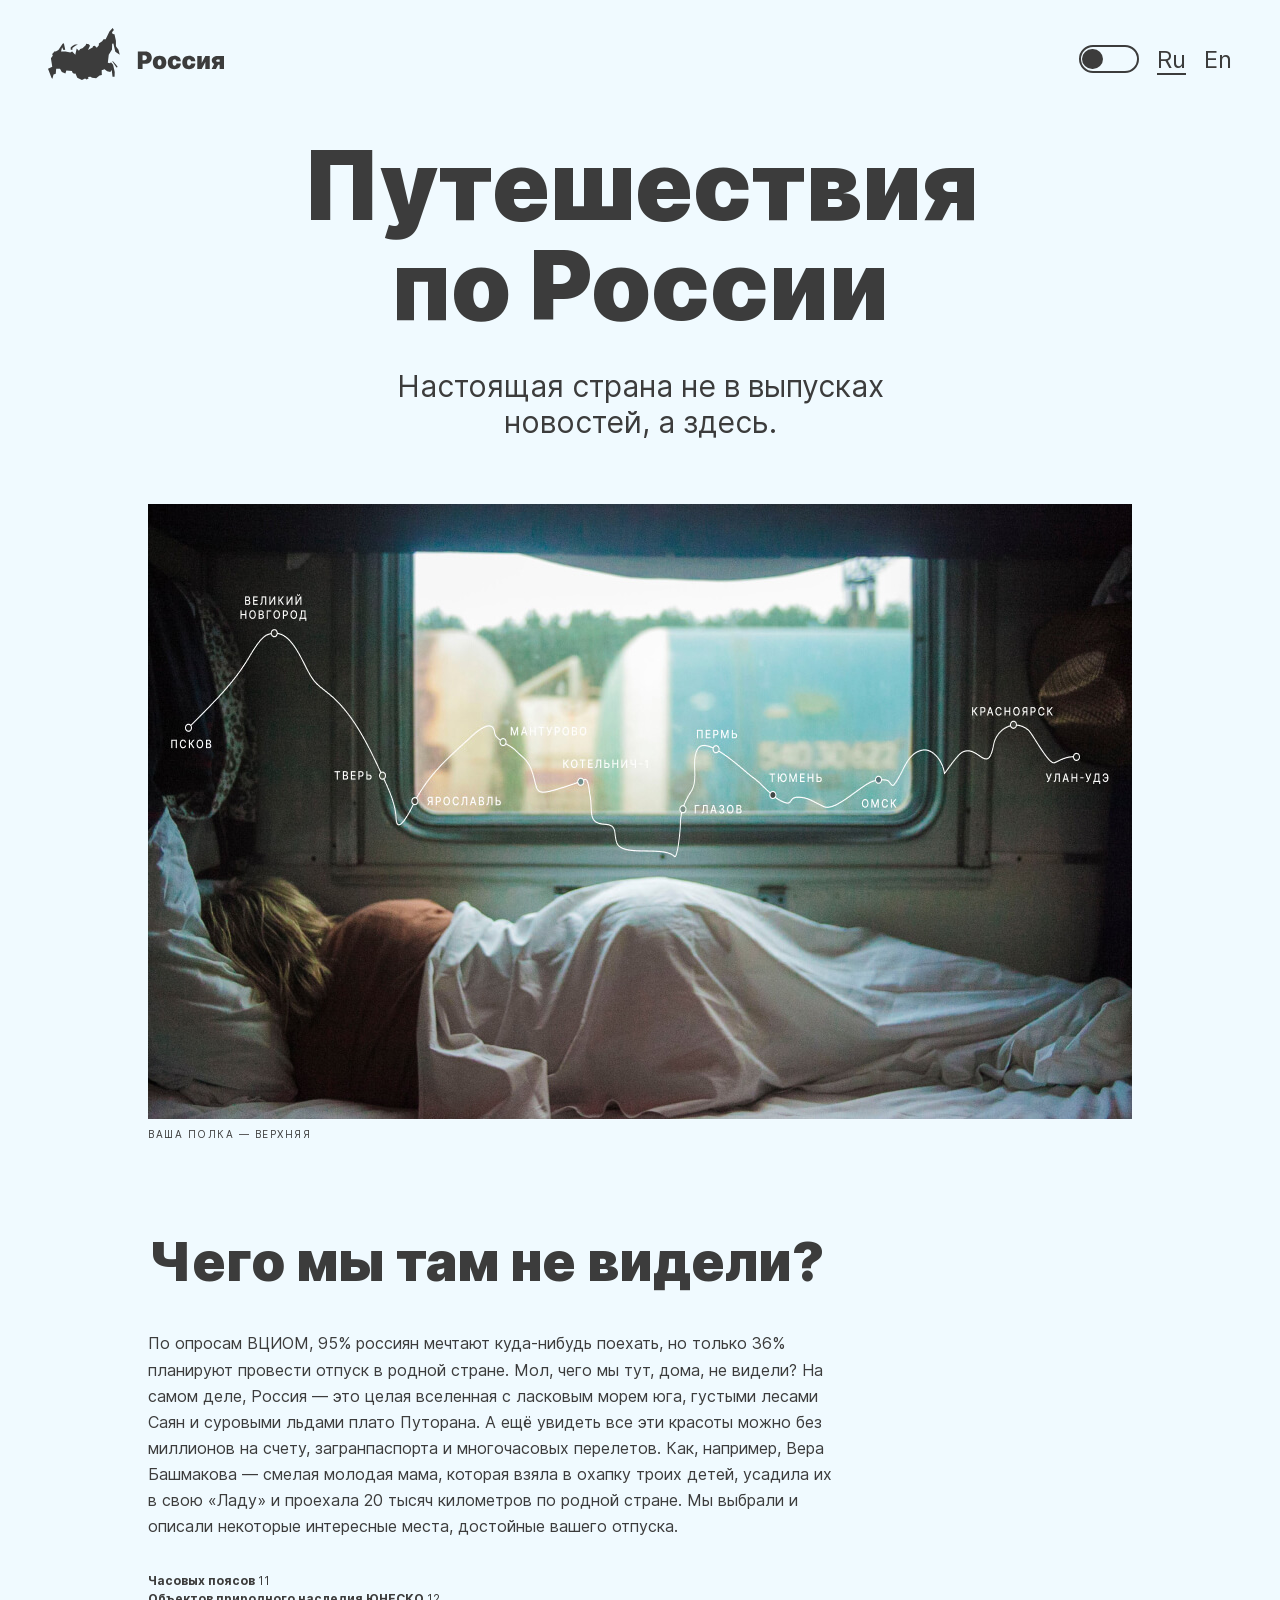
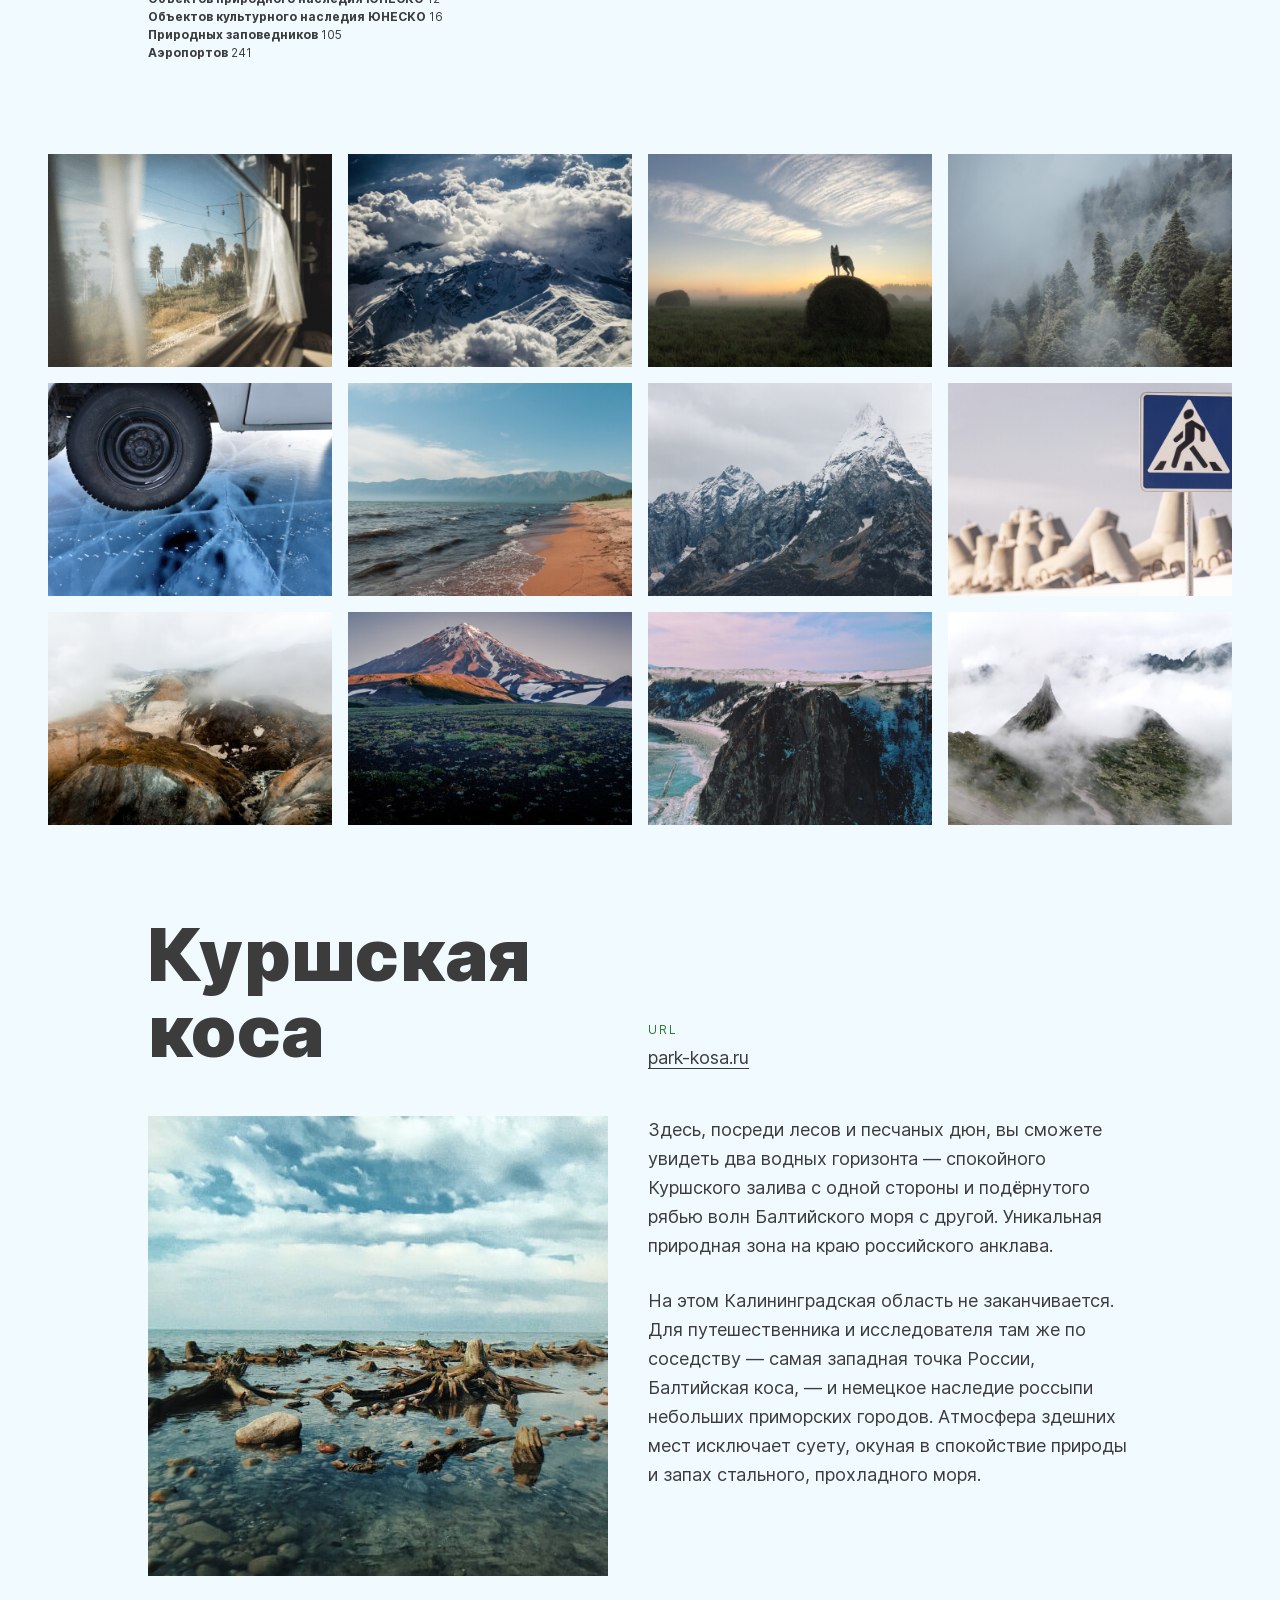
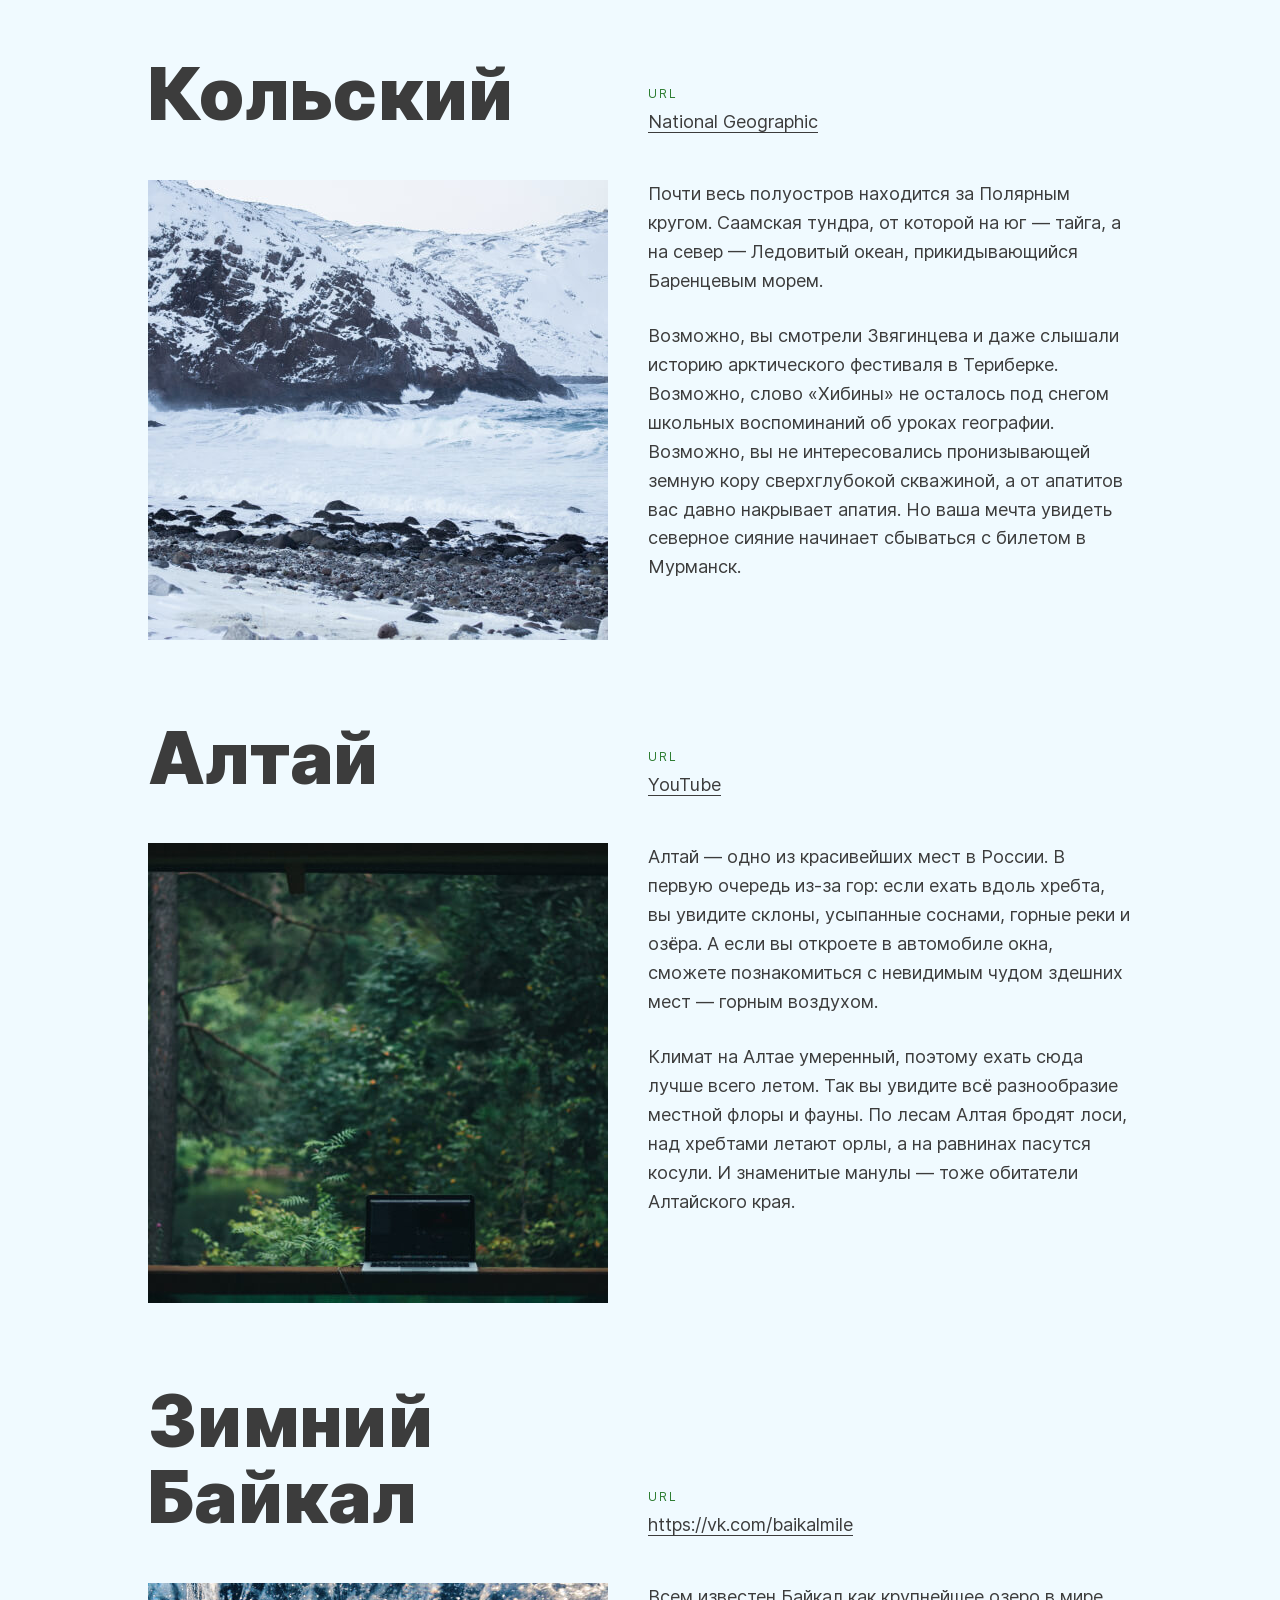
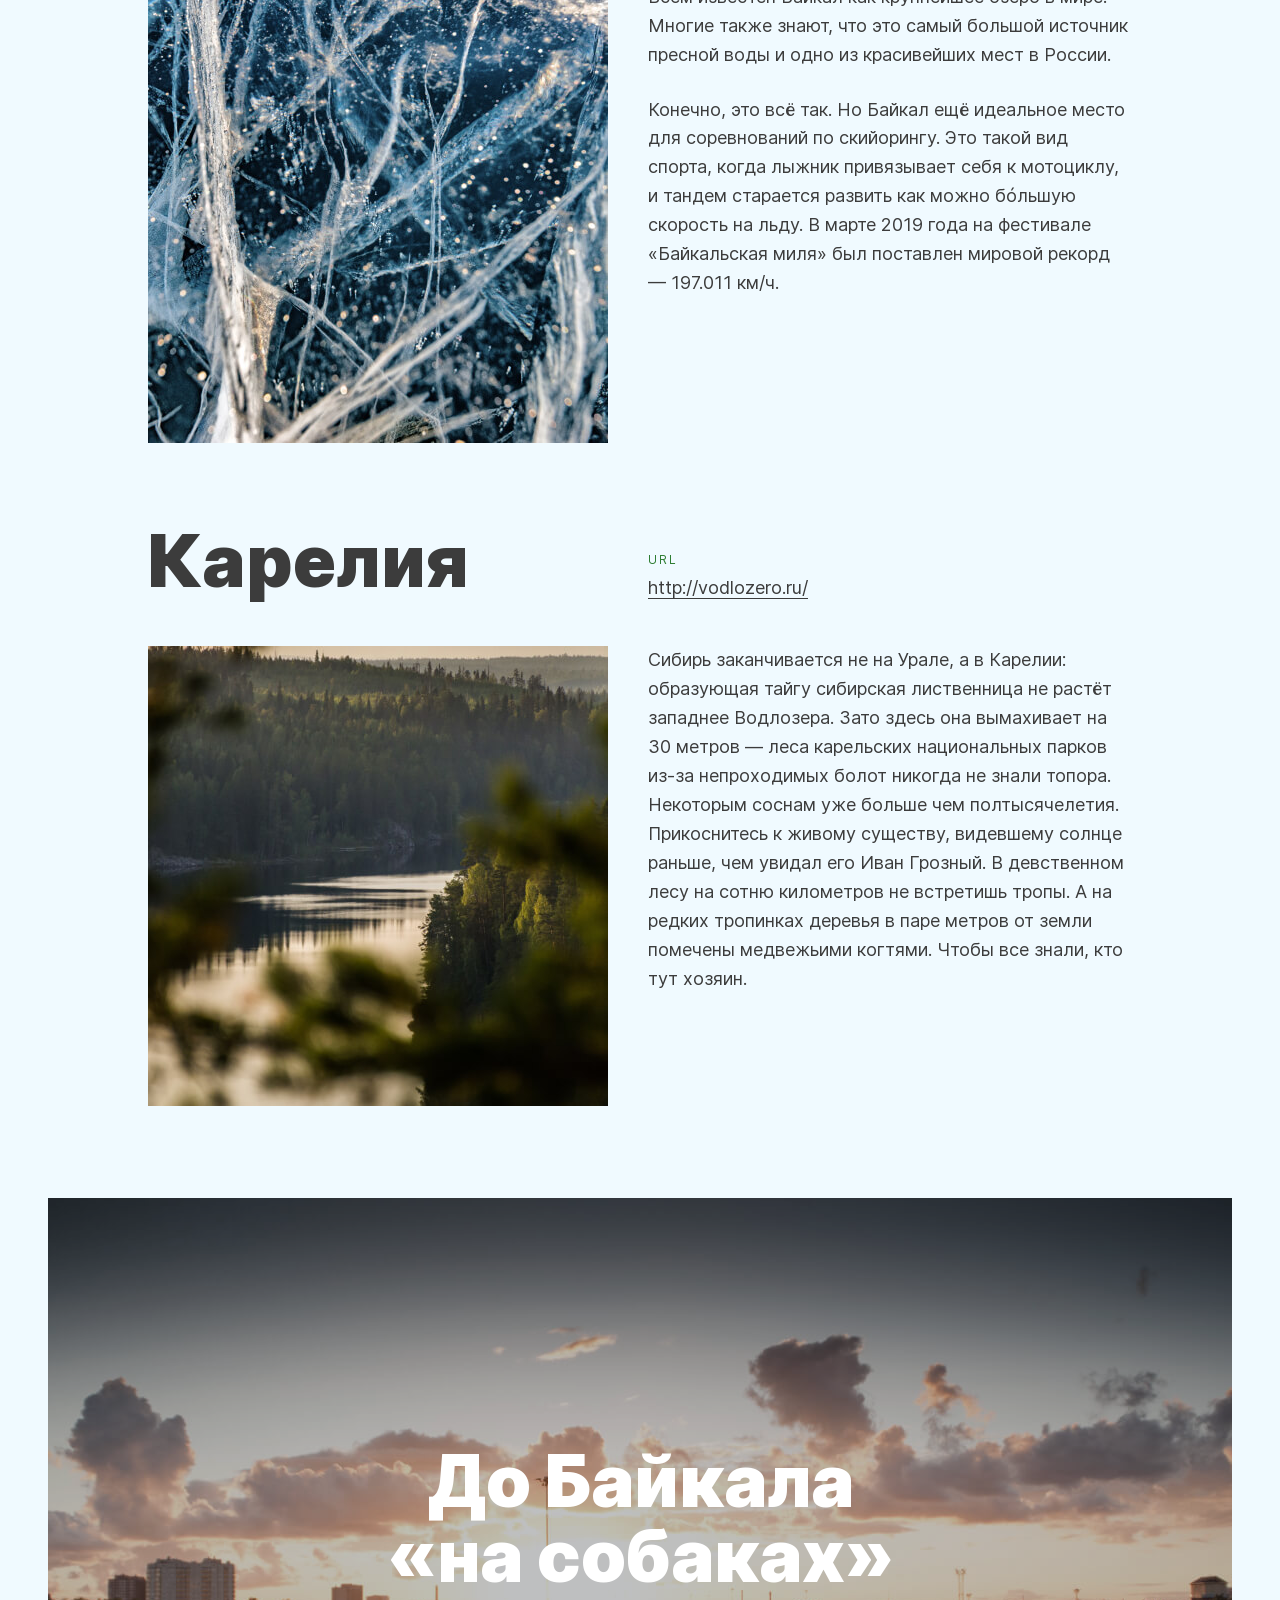
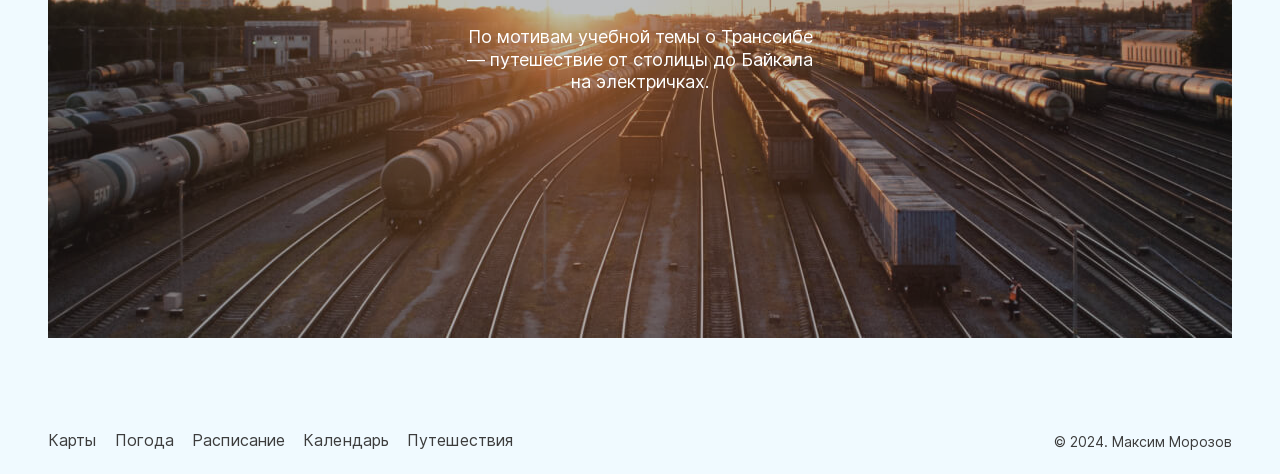
==== commit a1b250ef: "сжатые картинки" ====
--- a/index.html
+++ b/index.html
@@ -112,7 +112,7 @@
             <img class="photo-grid__item" src="./images/photo-grid-mountain-range.jpg" alt="Горный хребет">
           </li>
           <li>
-            <img class="photo-grid__item" src="./images/photo-grid-sunrise.jpg" alt="Рассвета">
+            <img class="photo-grid__item" src="./images/photo-grid-sunrise.jpg" alt="Рассвет">
           </li>
           <li>
             <img class="photo-grid__item" src="./images/photo-grid-misty-forest.jpg" alt="Туманный лес">
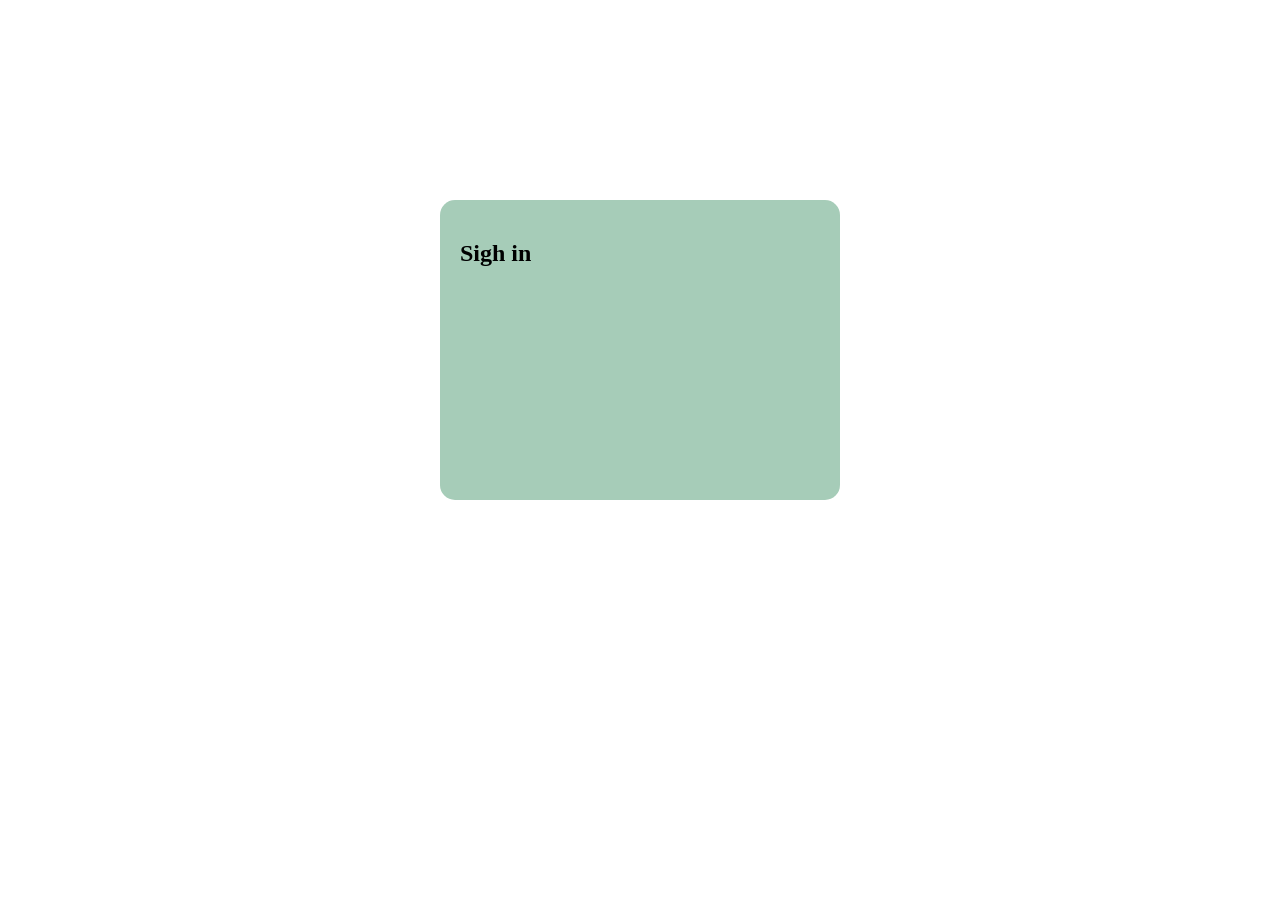
==== commit ba666217: "debug fonts" ====
--- a/index.html
+++ b/index.html
@@ -4,12 +4,12 @@
 <head>
   <meta charset="UTF-8">
   <meta name="viewport" content="width=device-width, initial-scale=1.0">
-  <meta name="description" content="Места в России с удивительной природной красотой">
-  <meta name="keywords" content="путешествия, поездка, природа россии">
+  <meta name="description" content="">
+  <meta name="keywords" content="">
   <meta name="author" content="Maksim Morozov">
-  <title>Путешествие по России</title>
-  <link rel="icon" type="image/svg+xml" href="./images/logo/logo-russia-favicon.svg">
-  <link rel="stylesheet" href="./pages/styles.css">
+  <title>Тренировка</title>
+  <link rel="icon" type="image/svg+xml" href="#">
+  <link rel="stylesheet" href="./pages/style.css">
   <link rel="stylesheet" href="./vendor/fonts/fonts.css">
 </head>
 
@@ -19,279 +19,18 @@
 
     <!-- шапка -->
     <header class="header">
-      <!-- логотип -->
-      <svg class="header__logo" viewBox="0 0 176 52" fill="none" xmlns="http://www.w3.org/2000/svg">
-        <path
-          d="M7.76534 23.3826L10.4107 22.0738L14.592 15.7919L15.872 15.2685L17.2374 21.6376L15.4454 21.8993L14.08 19.2819L13.056 23.3826H17.5787L22.272 24.604L24.1494 23.3826L27.3067 26.698L28.672 20.5906L30.8907 22.8591L32.256 20.9396L34.4747 20.3289L37.7174 17.2752L38.2294 15.7919L40.8747 16.2282L41.9841 17.7114L40.0214 21.8993L44.8854 19.3691V18.1476L46.7627 17.7114L48.8107 19.8054L50.8587 17.2752V15.5302L54.1867 13.1745L55.5521 11.1678H57.6854L61.4401 3.40268L64.6828 0L65.8774 1.91946L64.0001 4.36242L64.6828 5.93289L66.4748 6.28188L67.9254 12.7383V18.1476L70.4854 21.7248L71.7654 26.698L67.3281 23.8188L65.3654 15.5302L64.1707 15.7919L64.0001 21.3758L60.7574 26.698L59.8187 34.8121L62.0374 35.3356L62.9761 34.2013L65.1094 36.6443L66.7307 43.9732L66.5601 48.6846H64.5121L63.7441 42.0537L62.2934 44.0604L59.1361 43.3624L56.5761 41.1812L53.6747 42.2282L53.8454 46.9396L51.5414 47.5503L48.1281 50.1678L44.0321 49.6443L42.4107 48.6846L39.8507 49.1208L40.7041 50.1678L38.6561 51.3893L37.0347 50.604L33.9627 52L29.2694 49.6443L27.4774 45.4564L25.9414 45.6309L24.1494 44.1477L24.064 43.0134L18.3467 42.4027L17.408 45.5436L13.824 43.8859L12.032 40.8322H8.19201L7.76534 45.7181L5.54667 46.4161L4.43734 50.8658L3.584 50.0805L0 40.745L4.26667 38.651L3.584 34.5503L2.90134 30.3624L4.77867 27.6577L4.18134 26L6.74134 23.2081L7.76534 23.3826ZM64.5121 33.6779L68.4374 39.6107L69.7174 39.0872L68.0961 36.6443L64.5121 32.8054V33.6779ZM24.4054 21.6376V19.8926L27.392 17.7114L29.952 16.4027H26.9654L24.32 17.9732L22.6987 19.4564V21.6376H24.4054Z" />
-        <path
-          d="M89.8314 41.0004H94.5546V35.8186H97.171C101.138 35.8186 103.797 33.4749 103.797 29.7164C103.797 26.0004 101.206 23.5459 97.3409 23.5459H89.8314V41.0004ZM94.5546 32.1368V27.33H96.2196C97.8761 27.33 98.87 28.2164 98.87 29.7164C98.87 31.2078 97.8761 32.1368 96.2196 32.1368H94.5546Z" />
-        <path
-          d="M111.604 41.2391C115.851 41.2391 118.366 38.5118 118.366 34.4891C118.366 30.4664 115.851 27.7391 111.604 27.7391C107.356 27.7391 104.842 30.4664 104.842 34.4891C104.842 38.5118 107.356 41.2391 111.604 41.2391ZM111.638 37.7618C110.381 37.7618 109.633 36.509 109.633 34.455C109.633 32.401 110.381 31.1482 111.638 31.1482C112.827 31.1482 113.575 32.401 113.575 34.455C113.575 36.509 112.827 37.7618 111.638 37.7618Z" />
-        <path
-          d="M126.555 41.2391C130.42 41.2391 132.79 39.0146 132.841 35.5459H128.492C128.39 36.9181 127.651 37.6595 126.623 37.6595C125.391 37.6595 124.584 36.6027 124.584 34.455C124.584 32.3073 125.391 31.2504 126.623 31.2504C127.659 31.2504 128.365 31.9919 128.492 33.3641H132.841C132.816 29.955 130.395 27.7391 126.555 27.7391C122.308 27.7391 119.793 30.4664 119.793 34.4891C119.793 38.5118 122.308 41.2391 126.555 41.2391Z" />
-        <path
-          d="M141.062 41.2391C144.928 41.2391 147.298 39.0146 147.349 35.5459H142.999C142.897 36.9181 142.158 37.6595 141.13 37.6595C139.899 37.6595 139.092 36.6027 139.092 34.455C139.092 32.3073 139.899 31.2504 141.13 31.2504C142.167 31.2504 142.872 31.9919 142.999 33.3641H147.349C147.323 29.955 144.902 27.7391 141.062 27.7391C136.815 27.7391 134.3 30.4664 134.3 34.4891C134.3 38.5118 136.815 41.2391 141.062 41.2391Z" />
-        <path
-          d="M153.701 35.0004V27.9095H149.283V41.0004H153.701L157.337 33.8754V41.0004H161.754V27.9095H157.337L153.701 35.0004Z" />
-        <path
-          d="M171.651 41.0004H176V27.9095H169.884C166.12 27.9095 163.742 29.8186 163.767 32.4777C163.75 33.9692 164.642 35.205 166.205 35.9379L163.631 41.0004H167.947L170.147 36.6709H171.651V41.0004ZM171.651 33.8414H169.986C168.737 33.8414 168.159 33.2277 168.185 32.6482C168.159 32.1027 168.703 31.4209 169.884 31.4209H171.651V33.8414Z" />
-      </svg>
-      <!-- кнопка переключения темы -->
-      <button class="button-theme header__button-theme">
-        <span class="button-theme__switch"></span>
-      </button>
-      <!-- переключение языка сайта -->
-      <nav class="header__lang">
-        <a class="header__lang-link header__lang-link_active" href="#">Ru</a>
-        <a class="header__lang-link" href="./index-en.html">En</a>
-      </nav>
     </header>
 
     <!-- основной контент -->
     <main class="content">
-      <!-- секция lead -->
-      <section class="lead content__lead">
-        <h1 class="lead__title">Путешествия по России</h1>
-        <p class="lead__subtitle">Настоящая страна не в выпусках новостей, а здесь.</p>
-        <!-- картинка с подписью -->
-        <figure class="lead__figure">
-          <img class="lead__image" src="./images/polka-image-1024-1280.jpg" alt="Картинка в вагоне поезда">
-          <figcaption class="lead__caption">ваша полка — верхняя</figcaption>
-        </figure>
-      </section>
+      <form action="" class="form content__form">
+        <h2 class="form__title">Sigh in</h2>
 
-      <!-- секция intro -->
-      <section class="intro content__intro">
-        <h2 class="intro__title">Чего мы там не видели?</h2>
-        <p class="intro__text">
-          По опросам ВЦИОМ, 95% россиян мечтают куда-нибудь поехать, но только 36% планируют провести отпуск
-          в родной стране. Мол, чего мы тут, дома, не видели? На самом деле, Россия — это целая вселенная с
-          ласковым морем юга, густыми лесами Саян и суровыми льдами плато Путорана. А ещё увидеть все эти
-          красоты можно без миллионов на счету, загранпаспорта и многочасовых перелетов. Как, например, Вера
-          Башмакова — смелая молодая мама, которая взяла в охапку троих детей, усадила их в свою «Ладу» и
-          проехала 20 тысяч километров по родной стране. Мы выбрали и описали некоторые интересные
-          места, достойные вашего отпуска.
-        </p>
-        <!-- список -->
-        <ul class="intro__list">
-          <li>
-            <p class="intro__item">Часовых поясов
-              <span class="intro__amount">11</span>
-            </p>
-          </li>
-          <li>
-            <p class="intro__item">Объектов природного наследия ЮНЕСКО
-              <span class="intro__amount">12</span>
-            </p>
-          </li>
-          <li>
-            <p class="intro__item">Объектов культурного наследия ЮНЕСКО
-              <span class="intro__amount">16</span>
-            </p>
-          </li>
-          <li>
-            <p class="intro__item">Природных заповедников
-              <span class="intro__amount">105</span>
-            </p>
-          </li>
-          <li>
-            <p class="intro__item">Аэропортов
-              <span class="intro__amount">241</span>
-            </p>
-          </li>
-        </ul>
-      </section>
-
-      <!-- галерея фото -->
-      <section class="photo-grid content__photo-grid" aria-label="Галерея фото с разнообразием природы в России">
-        <ul class="photo-grid__list">
-          <li>
-            <img class="photo-grid__item" src="./images/photo-grid-window-train.png" alt="Окно поезда">
-          </li>
-          <li>
-            <img class="photo-grid__item" src="./images/photo-grid-mountain-range.jpg" alt="Горный хребет">
-          </li>
-          <li>
-            <img class="photo-grid__item" src="./images/photo-grid-sunrise.jpg" alt="Рассвет">
-          </li>
-          <li>
-            <img class="photo-grid__item" src="./images/photo-grid-misty-forest.jpg" alt="Туманный лес">
-          </li>
-          <li>
-            <img class="photo-grid__item" src="./images/photo-grid-ice.jpg" alt="Лед">
-          </li>
-          <li>
-            <img class="photo-grid__item" src="./images/photo-grid-barguzin.jpg" alt="Залив Баргузин">
-          </li>
-          <li>
-            <img class="photo-grid__item" src="./images/photo-grid-dombai.jpg" alt="Гора Домбай ">
-          </li>
-          <li>
-            <img class="photo-grid__item" src="./images/photo-grid-road-sign.jpg" alt="Дорожный знак">
-          </li>
-          <li>
-            <img class="photo-grid__item" src="./images/photo-grid-volcano-one.jpg" alt="Вулкан">
-          </li>
-          <li>
-            <img class="photo-grid__item" src="./images/photo-grid-volcano_two.jpg" alt="Вулкан на Камчатке">
-          </li>
-          <li>
-            <img class="photo-grid__item" src="./images/photo-grid-coast-baikal.jpg" alt="Берег Байкала">
-          </li>
-          <li>
-            <img class="photo-grid__item" src="./images/photo-grid-ergaki.jpg" alt="Ергаки">
-          </li>
-        </ul>
-      </section>
-
-      <!-- секция places -->
-      <section class="places content__places" aria-label="Красивейшие места в природе России">
-
-        <!-- Куршская коса -->
-        <article class="place">
-          <h2 class="place__title">Куршская коса</h2>
-          <div class="place__website">
-            <h3 class="place__url-heading">URL</h3>
-            <a class="place__link" href="http://park-kosa.ru" target="_blank">park-kosa.ru</a>
-          </div>
-          <img src="./images/place-kosa-460.jpg" alt="Куршская коса" class="place__image">
-          <div class="place__description">
-            <p class="place__text">
-              Здесь, посреди лесов и песчаных дюн, вы сможете увидеть два водных горизонта — спокойного Куршского
-              залива с одной стороны и подёрнутого рябью волн Балтийского моря с другой. Уникальная природная
-              зона на краю российского анклава.
-            </p>
-            <p class="place__text">
-              На этом Калининградская область не заканчивается. Для путешественника и исследователя там же по
-              соседству — самая западная точка России, Балтийская коса, — и немецкое наследие россыпи небольших
-              приморских городов. Атмосфера здешних мест исключает суету, окуная в спокойствие природы и запах
-              стального, прохладного моря.
-            </p>
-          </div>
-        </article>
-
-        <!-- Полуостров Кольский -->
-        <article class="place">
-          <h2 class="place__title">Кольский</h2>
-          <div class="place__website">
-            <h3 class="place__url-heading">URL</h3>
-            <a class="place__link" href="https://yourshot.nationalgeographic.com/photos/?keywords=kolskiy" target="_blank">National
-              Geographic</a>
-          </div>
-          <img src="./images/place-kolskiy-460.jpg" alt="Полуостров Кольский" class="place__image">
-          <div class="place__description">
-            <p class="place__text">
-              Почти весь полуостров находится за Полярным кругом. Саамская тундра, от которой на юг —
-              тайга, а на север — Ледовитый океан, прикидывающийся Баренцевым морем.
-            </p>
-            <p class="place__text">
-              Возможно, вы смотрели Звягинцева и даже слышали историю арктического фестиваля в Териберке. Возможно,
-              слово «Хибины» не осталось под снегом школьных воспоминаний об уроках географии. Возможно, вы не
-              интересовались пронизывающей земную кору сверхглубокой скважиной, а от апатитов вас давно накрывает
-              апатия. Но ваша мечта увидеть северное сияние начинает сбываться с билетом в Мурманск.
-            </p>
-          </div>
-        </article>
-
-        <!-- Алтай -->
-        <article class="place">
-          <h2 class="place__title">Алтай</h2>
-          <div class="place__website">
-            <h3 class="place__url-heading">URL</h3>
-            <a class="place__link" href="https://www.youtube.com/watch?v=7ZEsoV7kWAQ" target="_blank">YouTube</a>
-          </div>
-          <img src="./images/place-altai-460.jpg" alt="Алтай" class="place__image">
-          <div class="place__description">
-            <p class="place__text">
-              Алтай — одно из красивейших мест в России. В первую очередь из-за гор: если ехать вдоль хребта,
-              вы увидите склоны, усыпанные соснами, горные реки и озёра. А если вы откроете в автомобиле окна,
-              сможете познакомиться с невидимым чудом здешних мест — горным воздухом.
-            </p>
-            <p class="place__text">
-              Климат на Алтае умеренный, поэтому ехать сюда лучше всего летом. Так вы увидите всё разнообразие
-              местной флоры и фауны. По лесам Алтая бродят лоси, над хребтами летают орлы, а на равнинах
-              пасутся косули. И знаменитые манулы — тоже обитатели Алтайского края.
-            </p>
-          </div>
-        </article>
-
-        <!-- Зимний Байкал -->
-        <article class="place">
-          <h2 class="place__title">Зимний Байкал</h2>
-          <div class="place__website">
-            <h3 class="place__url-heading">URL</h3>
-            <a class="place__link" href="https://vk.com/baikalmile" target="_blank">https://vk.com/baikalmile</a>
-          </div>
-          <img src="./images/place-baikal-460.jpg" alt="Зимний Байкал" class="place__image">
-          <div class="place__description">
-            <p class="place__text">
-              Всем известен Байкал как крупнейшее озеро в мире. Многие также знают, что это самый большой
-              источник пресной воды и одно из красивейших мест в России.
-            </p>
-            <p class="place__text">
-              Конечно, это всё так. Но Байкал ещё идеальное место для соревнований по скийорингу. Это такой вид
-              спорта, когда лыжник привязывает себя к мотоциклу, и тандем старается развить как можно бóльшую скорость
-              на льду. В марте 2019 года на фестивале «Байкальская миля» был поставлен мировой рекорд — 197.011 км/ч.
-            </p>
-          </div>
-        </article>
-
-        <!-- Карелия -->
-        <article class="place">
-          <h2 class="place__title">Карелия</h2>
-          <div class="place__website">
-            <h3 class="place__url-heading">URL</h3>
-            <a class="place__link" href="http://vodlozero.ru" target="_blank">http://vodlozero.ru/</a>
-          </div>
-          <img src="./images/place-kareliya-460.jpg" alt="Карелия" class="place__image">
-          <p class="place__text">
-            Сибирь заканчивается не на Урале, а в Карелии: образующая тайгу сибирская лиственница не растёт западнее
-            Водлозера. Зато здесь она вымахивает на 30 метров — леса карельских национальных парков из-за непроходимых
-            болот
-            никогда не знали топора. Некоторым соснам уже больше чем полтысячелетия. Прикоснитесь к живому существу,
-            видевшему солнце раньше, чем увидал его Иван Грозный. В девственном лесу на сотню километров не встретишь
-            тропы.
-            А на редких тропинках деревья в паре метров от земли помечены медвежьими когтями. Чтобы все знали, кто тут
-            хозяин.
-          </p>
-        </article>
-      </section>
-      <!-- секция cover -->
-      <section class="cover">
-        <a class="cover__overlay" href="https://stampsy.com/na-elektrichkakh-do-baikala" target="_blank">
-          <h2 class="cover__title">До Байкала «на собаках»</h2>
-          <p class="cover__subtitle">По мотивам учебной темы о Транссибе — путешествие от столицы до Байкала на
-            электричках.</p>
-        </a>
-      </section>
+      </form>
     </main>
 
     <!-- подвал -->
     <footer class="footer">
-
-      <!-- Контейнер Меню -->
-      <nav>
-        <ul class="footer__links">
-          <li>
-            <a class="footer__link" href="https://yandex.ru/maps" target="_blank">Карты</a>
-          </li>
-          <li>
-            <a class="footer__link" href="https://yandex.ru/pogoda" target="_blank">Погода</a>
-          </li>
-          <li>
-            <a class="footer__link" href="https://rasp.yandex.ru" target="_blank">Расписание</a>
-          </li>
-          <li>
-            <a class="footer__link" href="https://calendar.yandex.ru" target="_blank">Календарь</a>
-          </li>
-          <li>
-            <a class="footer__link" href="https://travel.yandex.ru" target="_blank">Путешествия</a>
-          </li>
-        </ul>
-      </nav>
-
-      <!-- Подпись автора -->
-      <p class="footer__copyright">© 2024. Максим Морозов</p>
     </footer>
   </div>
 
--- a/pages/style.css
+++ b/pages/style.css
@@ -0,0 +1,25 @@
+body {
+  margin: 0;
+}
+
+.page {
+  width: 100%;
+}
+
+.content__form {
+  margin: 200px auto;
+}
+
+.form {
+  max-width: 400px;
+  min-height: 300px;
+  display: flex;
+  flex-direction: column;
+  align-items: flex-start;
+  background-color: #a6ccb8;
+  box-sizing: border-box;
+  border-radius: 15px;
+  padding: 20px;
+}
+
+
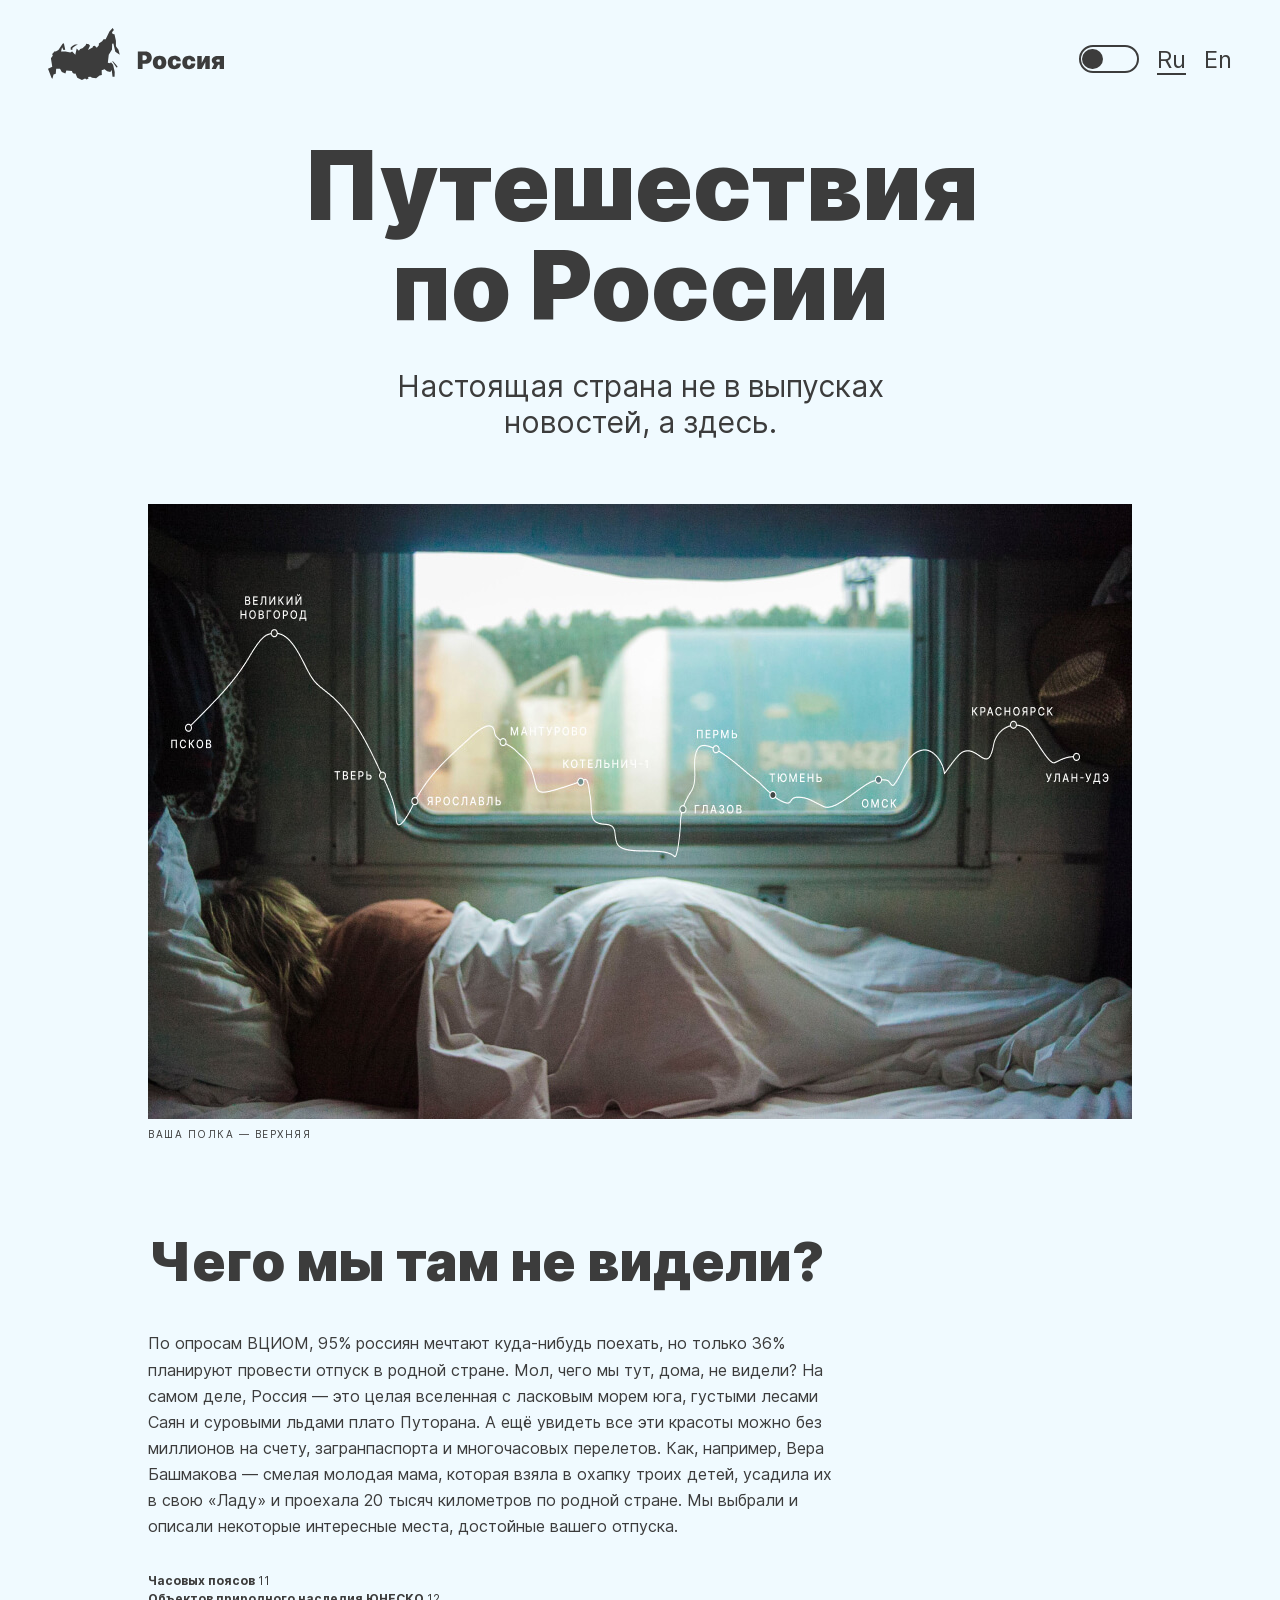
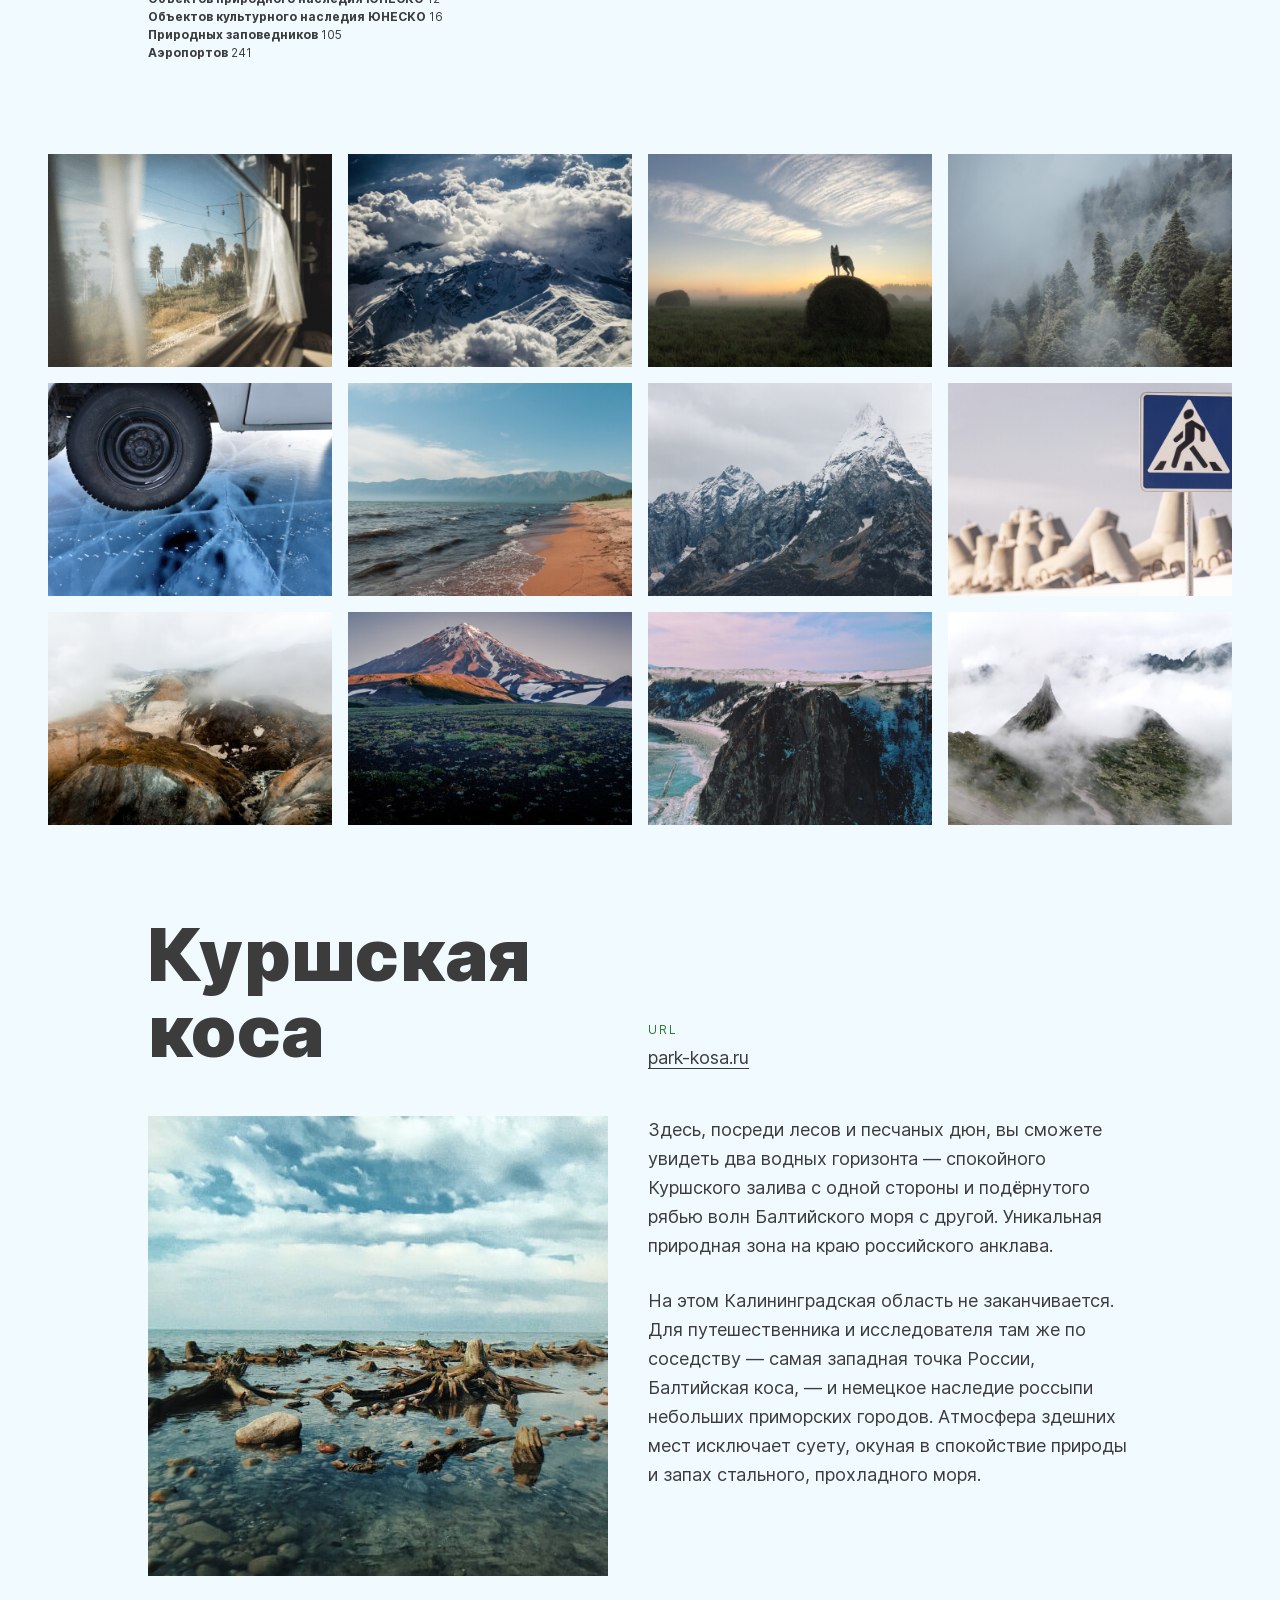
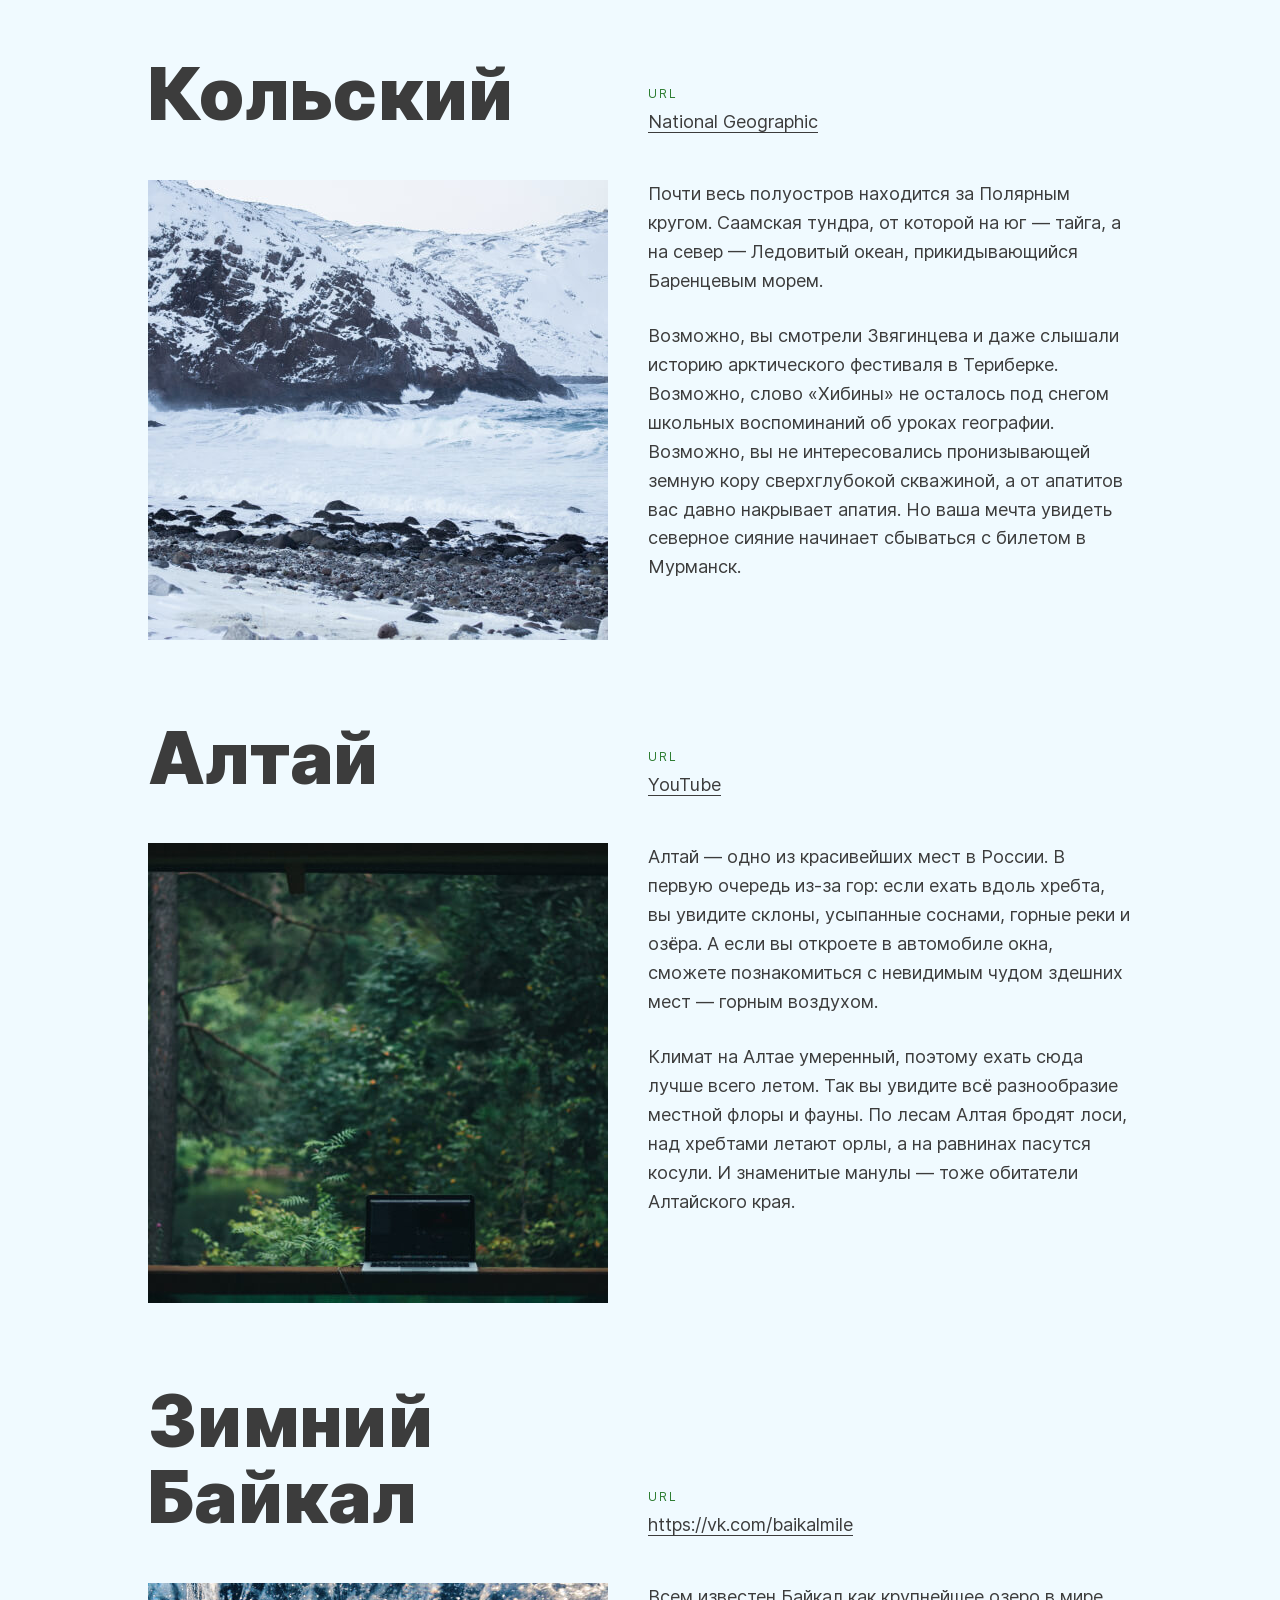
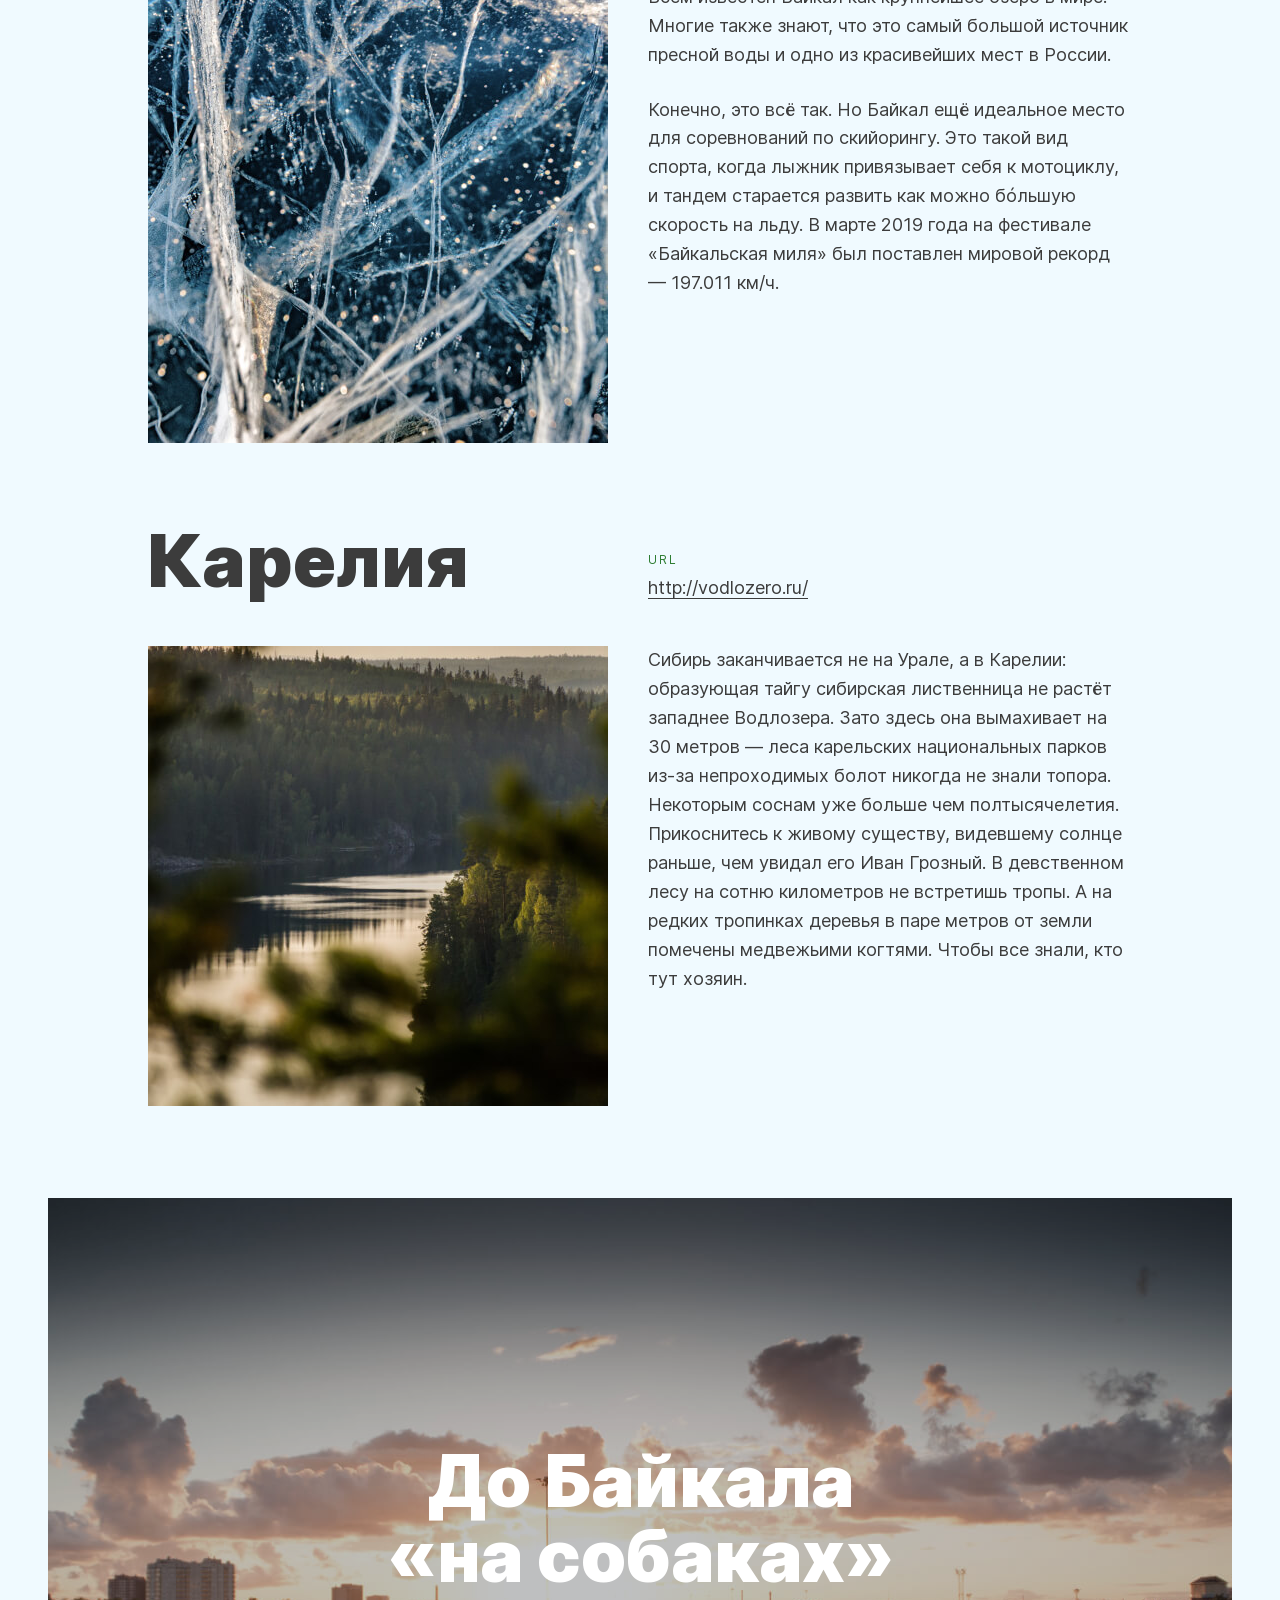
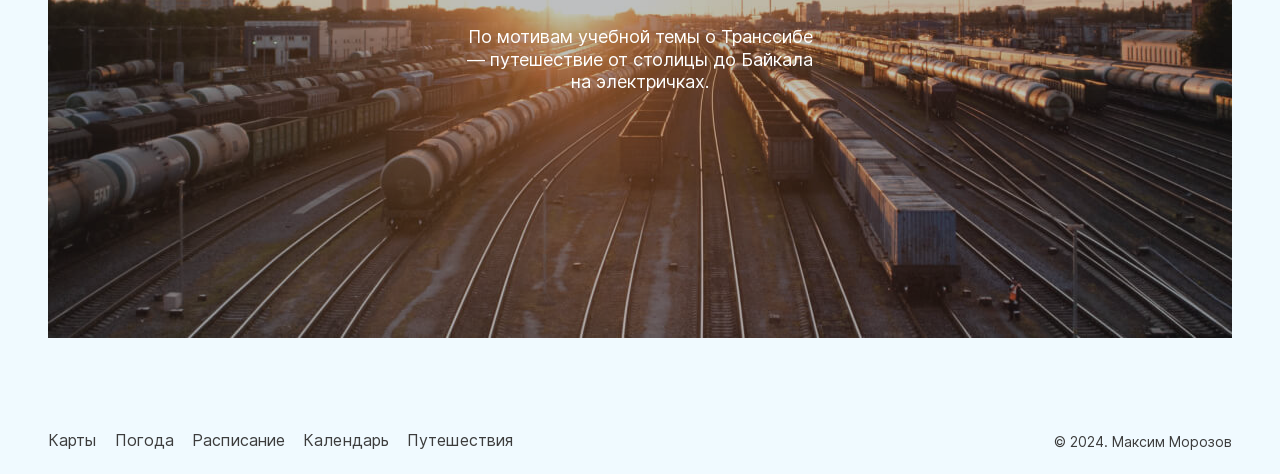
==== commit a0a72fcb: "final" ====
--- a/index.html
+++ b/index.html
@@ -4,12 +4,12 @@
 <head>
   <meta charset="UTF-8">
   <meta name="viewport" content="width=device-width, initial-scale=1.0">
-  <meta name="description" content="">
-  <meta name="keywords" content="">
+  <meta name="description" content="Места в России с удивительной природной красотой">
+  <meta name="keywords" content="путешествия, поездка, природа россии">
   <meta name="author" content="Maksim Morozov">
-  <title>Тренировка</title>
-  <link rel="icon" type="image/svg+xml" href="#">
-  <link rel="stylesheet" href="./pages/style.css">
+  <title>Путешествие по России</title>
+  <link rel="icon" type="image/svg+xml" href="./images/logo/logo-russia-favicon.svg">
+  <link rel="stylesheet" href="./pages/styles.css">
   <link rel="stylesheet" href="./vendor/fonts/fonts.css">
 </head>
 
@@ -19,18 +19,279 @@
 
     <!-- шапка -->
     <header class="header">
+      <!-- логотип -->
+      <svg class="header__logo" viewBox="0 0 176 52" fill="none" xmlns="http://www.w3.org/2000/svg">
+        <path
+          d="M7.76534 23.3826L10.4107 22.0738L14.592 15.7919L15.872 15.2685L17.2374 21.6376L15.4454 21.8993L14.08 19.2819L13.056 23.3826H17.5787L22.272 24.604L24.1494 23.3826L27.3067 26.698L28.672 20.5906L30.8907 22.8591L32.256 20.9396L34.4747 20.3289L37.7174 17.2752L38.2294 15.7919L40.8747 16.2282L41.9841 17.7114L40.0214 21.8993L44.8854 19.3691V18.1476L46.7627 17.7114L48.8107 19.8054L50.8587 17.2752V15.5302L54.1867 13.1745L55.5521 11.1678H57.6854L61.4401 3.40268L64.6828 0L65.8774 1.91946L64.0001 4.36242L64.6828 5.93289L66.4748 6.28188L67.9254 12.7383V18.1476L70.4854 21.7248L71.7654 26.698L67.3281 23.8188L65.3654 15.5302L64.1707 15.7919L64.0001 21.3758L60.7574 26.698L59.8187 34.8121L62.0374 35.3356L62.9761 34.2013L65.1094 36.6443L66.7307 43.9732L66.5601 48.6846H64.5121L63.7441 42.0537L62.2934 44.0604L59.1361 43.3624L56.5761 41.1812L53.6747 42.2282L53.8454 46.9396L51.5414 47.5503L48.1281 50.1678L44.0321 49.6443L42.4107 48.6846L39.8507 49.1208L40.7041 50.1678L38.6561 51.3893L37.0347 50.604L33.9627 52L29.2694 49.6443L27.4774 45.4564L25.9414 45.6309L24.1494 44.1477L24.064 43.0134L18.3467 42.4027L17.408 45.5436L13.824 43.8859L12.032 40.8322H8.19201L7.76534 45.7181L5.54667 46.4161L4.43734 50.8658L3.584 50.0805L0 40.745L4.26667 38.651L3.584 34.5503L2.90134 30.3624L4.77867 27.6577L4.18134 26L6.74134 23.2081L7.76534 23.3826ZM64.5121 33.6779L68.4374 39.6107L69.7174 39.0872L68.0961 36.6443L64.5121 32.8054V33.6779ZM24.4054 21.6376V19.8926L27.392 17.7114L29.952 16.4027H26.9654L24.32 17.9732L22.6987 19.4564V21.6376H24.4054Z" />
+        <path
+          d="M89.8314 41.0004H94.5546V35.8186H97.171C101.138 35.8186 103.797 33.4749 103.797 29.7164C103.797 26.0004 101.206 23.5459 97.3409 23.5459H89.8314V41.0004ZM94.5546 32.1368V27.33H96.2196C97.8761 27.33 98.87 28.2164 98.87 29.7164C98.87 31.2078 97.8761 32.1368 96.2196 32.1368H94.5546Z" />
+        <path
+          d="M111.604 41.2391C115.851 41.2391 118.366 38.5118 118.366 34.4891C118.366 30.4664 115.851 27.7391 111.604 27.7391C107.356 27.7391 104.842 30.4664 104.842 34.4891C104.842 38.5118 107.356 41.2391 111.604 41.2391ZM111.638 37.7618C110.381 37.7618 109.633 36.509 109.633 34.455C109.633 32.401 110.381 31.1482 111.638 31.1482C112.827 31.1482 113.575 32.401 113.575 34.455C113.575 36.509 112.827 37.7618 111.638 37.7618Z" />
+        <path
+          d="M126.555 41.2391C130.42 41.2391 132.79 39.0146 132.841 35.5459H128.492C128.39 36.9181 127.651 37.6595 126.623 37.6595C125.391 37.6595 124.584 36.6027 124.584 34.455C124.584 32.3073 125.391 31.2504 126.623 31.2504C127.659 31.2504 128.365 31.9919 128.492 33.3641H132.841C132.816 29.955 130.395 27.7391 126.555 27.7391C122.308 27.7391 119.793 30.4664 119.793 34.4891C119.793 38.5118 122.308 41.2391 126.555 41.2391Z" />
+        <path
+          d="M141.062 41.2391C144.928 41.2391 147.298 39.0146 147.349 35.5459H142.999C142.897 36.9181 142.158 37.6595 141.13 37.6595C139.899 37.6595 139.092 36.6027 139.092 34.455C139.092 32.3073 139.899 31.2504 141.13 31.2504C142.167 31.2504 142.872 31.9919 142.999 33.3641H147.349C147.323 29.955 144.902 27.7391 141.062 27.7391C136.815 27.7391 134.3 30.4664 134.3 34.4891C134.3 38.5118 136.815 41.2391 141.062 41.2391Z" />
+        <path
+          d="M153.701 35.0004V27.9095H149.283V41.0004H153.701L157.337 33.8754V41.0004H161.754V27.9095H157.337L153.701 35.0004Z" />
+        <path
+          d="M171.651 41.0004H176V27.9095H169.884C166.12 27.9095 163.742 29.8186 163.767 32.4777C163.75 33.9692 164.642 35.205 166.205 35.9379L163.631 41.0004H167.947L170.147 36.6709H171.651V41.0004ZM171.651 33.8414H169.986C168.737 33.8414 168.159 33.2277 168.185 32.6482C168.159 32.1027 168.703 31.4209 169.884 31.4209H171.651V33.8414Z" />
+      </svg>
+      <!-- кнопка переключения темы -->
+      <button class="button-theme header__button-theme">
+        <span class="button-theme__switch"></span>
+      </button>
+      <!-- переключение языка сайта -->
+      <nav class="header__lang">
+        <a class="header__lang-link header__lang-link_active" href="#">Ru</a>
+        <a class="header__lang-link" href="./index-en.html">En</a>
+      </nav>
     </header>
 
     <!-- основной контент -->
     <main class="content">
-      <form action="" class="form content__form">
-        <h2 class="form__title">Sigh in</h2>
-
-      </form>
+      <!-- секция lead -->
+      <section class="lead content__lead">
+        <h1 class="lead__title">Путешествия по России</h1>
+        <p class="lead__subtitle">Настоящая страна не в выпусках новостей, а здесь.</p>
+        <!-- картинка с подписью -->
+        <figure class="lead__figure">
+          <img class="lead__image" src="./images/polka-image-1024-1280.jpg" alt="Картинка в вагоне поезда">
+          <figcaption class="lead__caption">ваша полка — верхняя</figcaption>
+        </figure>
+      </section>
+
+      <!-- секция intro -->
+      <section class="intro content__intro">
+        <h2 class="intro__title">Чего мы там не видели?</h2>
+        <p class="intro__text">
+          По опросам ВЦИОМ, 95% россиян мечтают куда-нибудь поехать, но только 36% планируют провести отпуск
+          в родной стране. Мол, чего мы тут, дома, не видели? На самом деле, Россия — это целая вселенная с
+          ласковым морем юга, густыми лесами Саян и суровыми льдами плато Путорана. А ещё увидеть все эти
+          красоты можно без миллионов на счету, загранпаспорта и многочасовых перелетов. Как, например, Вера
+          Башмакова — смелая молодая мама, которая взяла в охапку троих детей, усадила их в свою «Ладу» и
+          проехала 20 тысяч километров по родной стране. Мы выбрали и описали некоторые интересные
+          места, достойные вашего отпуска.
+        </p>
+        <!-- список -->
+        <ul class="intro__list">
+          <li>
+            <p class="intro__item">Часовых поясов
+              <span class="intro__amount">11</span>
+            </p>
+          </li>
+          <li>
+            <p class="intro__item">Объектов природного наследия ЮНЕСКО
+              <span class="intro__amount">12</span>
+            </p>
+          </li>
+          <li>
+            <p class="intro__item">Объектов культурного наследия ЮНЕСКО
+              <span class="intro__amount">16</span>
+            </p>
+          </li>
+          <li>
+            <p class="intro__item">Природных заповедников
+              <span class="intro__amount">105</span>
+            </p>
+          </li>
+          <li>
+            <p class="intro__item">Аэропортов
+              <span class="intro__amount">241</span>
+            </p>
+          </li>
+        </ul>
+      </section>
+
+      <!-- галерея фото -->
+      <section class="photo-grid content__photo-grid" aria-label="Галерея фото с разнообразием природы в России">
+        <ul class="photo-grid__list">
+          <li>
+            <img class="photo-grid__item" src="./images/photo-grid-window-train.png" alt="Окно поезда">
+          </li>
+          <li>
+            <img class="photo-grid__item" src="./images/photo-grid-mountain-range.jpg" alt="Горный хребет">
+          </li>
+          <li>
+            <img class="photo-grid__item" src="./images/photo-grid-sunrise.jpg" alt="Рассвет">
+          </li>
+          <li>
+            <img class="photo-grid__item" src="./images/photo-grid-misty-forest.jpg" alt="Туманный лес">
+          </li>
+          <li>
+            <img class="photo-grid__item" src="./images/photo-grid-ice.jpg" alt="Лед">
+          </li>
+          <li>
+            <img class="photo-grid__item" src="./images/photo-grid-barguzin.jpg" alt="Залив Баргузин">
+          </li>
+          <li>
+            <img class="photo-grid__item" src="./images/photo-grid-dombai.jpg" alt="Гора Домбай ">
+          </li>
+          <li>
+            <img class="photo-grid__item" src="./images/photo-grid-road-sign.jpg" alt="Дорожный знак">
+          </li>
+          <li>
+            <img class="photo-grid__item" src="./images/photo-grid-volcano-one.jpg" alt="Вулкан">
+          </li>
+          <li>
+            <img class="photo-grid__item" src="./images/photo-grid-volcano_two.jpg" alt="Вулкан на Камчатке">
+          </li>
+          <li>
+            <img class="photo-grid__item" src="./images/photo-grid-coast-baikal.jpg" alt="Берег Байкала">
+          </li>
+          <li>
+            <img class="photo-grid__item" src="./images/photo-grid-ergaki.jpg" alt="Ергаки">
+          </li>
+        </ul>
+      </section>
+
+      <!-- секция places -->
+      <section class="places content__places" aria-label="Красивейшие места в природе России">
+
+        <!-- Куршская коса -->
+        <article class="place">
+          <h2 class="place__title">Куршская коса</h2>
+          <div class="place__website">
+            <h3 class="place__url-heading">URL</h3>
+            <a class="place__link" href="http://park-kosa.ru" target="_blank">park-kosa.ru</a>
+          </div>
+          <img src="./images/place-kosa-460.jpg" alt="Куршская коса" class="place__image">
+          <div class="place__description">
+            <p class="place__text">
+              Здесь, посреди лесов и песчаных дюн, вы сможете увидеть два водных горизонта — спокойного Куршского
+              залива с одной стороны и подёрнутого рябью волн Балтийского моря с другой. Уникальная природная
+              зона на краю российского анклава.
+            </p>
+            <p class="place__text">
+              На этом Калининградская область не заканчивается. Для путешественника и исследователя там же по
+              соседству — самая западная точка России, Балтийская коса, — и немецкое наследие россыпи небольших
+              приморских городов. Атмосфера здешних мест исключает суету, окуная в спокойствие природы и запах
+              стального, прохладного моря.
+            </p>
+          </div>
+        </article>
+
+        <!-- Полуостров Кольский -->
+        <article class="place">
+          <h2 class="place__title">Кольский</h2>
+          <div class="place__website">
+            <h3 class="place__url-heading">URL</h3>
+            <a class="place__link" href="https://yourshot.nationalgeographic.com/photos/?keywords=kolskiy" target="_blank">National
+              Geographic</a>
+          </div>
+          <img src="./images/place-kolskiy-460.jpg" alt="Полуостров Кольский" class="place__image">
+          <div class="place__description">
+            <p class="place__text">
+              Почти весь полуостров находится за Полярным кругом. Саамская тундра, от которой на юг —
+              тайга, а на север — Ледовитый океан, прикидывающийся Баренцевым морем.
+            </p>
+            <p class="place__text">
+              Возможно, вы смотрели Звягинцева и даже слышали историю арктического фестиваля в Териберке. Возможно,
+              слово «Хибины» не осталось под снегом школьных воспоминаний об уроках географии. Возможно, вы не
+              интересовались пронизывающей земную кору сверхглубокой скважиной, а от апатитов вас давно накрывает
+              апатия. Но ваша мечта увидеть северное сияние начинает сбываться с билетом в Мурманск.
+            </p>
+          </div>
+        </article>
+
+        <!-- Алтай -->
+        <article class="place">
+          <h2 class="place__title">Алтай</h2>
+          <div class="place__website">
+            <h3 class="place__url-heading">URL</h3>
+            <a class="place__link" href="https://www.youtube.com/watch?v=7ZEsoV7kWAQ" target="_blank">YouTube</a>
+          </div>
+          <img src="./images/place-altai-460.jpg" alt="Алтай" class="place__image">
+          <div class="place__description">
+            <p class="place__text">
+              Алтай — одно из красивейших мест в России. В первую очередь из-за гор: если ехать вдоль хребта,
+              вы увидите склоны, усыпанные соснами, горные реки и озёра. А если вы откроете в автомобиле окна,
+              сможете познакомиться с невидимым чудом здешних мест — горным воздухом.
+            </p>
+            <p class="place__text">
+              Климат на Алтае умеренный, поэтому ехать сюда лучше всего летом. Так вы увидите всё разнообразие
+              местной флоры и фауны. По лесам Алтая бродят лоси, над хребтами летают орлы, а на равнинах
+              пасутся косули. И знаменитые манулы — тоже обитатели Алтайского края.
+            </p>
+          </div>
+        </article>
+
+        <!-- Зимний Байкал -->
+        <article class="place">
+          <h2 class="place__title">Зимний Байкал</h2>
+          <div class="place__website">
+            <h3 class="place__url-heading">URL</h3>
+            <a class="place__link" href="https://vk.com/baikalmile" target="_blank">https://vk.com/baikalmile</a>
+          </div>
+          <img src="./images/place-baikal-460.jpg" alt="Зимний Байкал" class="place__image">
+          <div class="place__description">
+            <p class="place__text">
+              Всем известен Байкал как крупнейшее озеро в мире. Многие также знают, что это самый большой
+              источник пресной воды и одно из красивейших мест в России.
+            </p>
+            <p class="place__text">
+              Конечно, это всё так. Но Байкал ещё идеальное место для соревнований по скийорингу. Это такой вид
+              спорта, когда лыжник привязывает себя к мотоциклу, и тандем старается развить как можно бóльшую скорость
+              на льду. В марте 2019 года на фестивале «Байкальская миля» был поставлен мировой рекорд — 197.011 км/ч.
+            </p>
+          </div>
+        </article>
+
+        <!-- Карелия -->
+        <article class="place">
+          <h2 class="place__title">Карелия</h2>
+          <div class="place__website">
+            <h3 class="place__url-heading">URL</h3>
+            <a class="place__link" href="http://vodlozero.ru" target="_blank">http://vodlozero.ru/</a>
+          </div>
+          <img src="./images/place-kareliya-460.jpg" alt="Карелия" class="place__image">
+          <p class="place__text">
+            Сибирь заканчивается не на Урале, а в Карелии: образующая тайгу сибирская лиственница не растёт западнее
+            Водлозера. Зато здесь она вымахивает на 30 метров — леса карельских национальных парков из-за непроходимых
+            болот
+            никогда не знали топора. Некоторым соснам уже больше чем полтысячелетия. Прикоснитесь к живому существу,
+            видевшему солнце раньше, чем увидал его Иван Грозный. В девственном лесу на сотню километров не встретишь
+            тропы.
+            А на редких тропинках деревья в паре метров от земли помечены медвежьими когтями. Чтобы все знали, кто тут
+            хозяин.
+          </p>
+        </article>
+      </section>
+      <!-- секция cover -->
+      <section class="cover">
+        <a class="cover__overlay" href="https://stampsy.com/na-elektrichkakh-do-baikala" target="_blank">
+          <h2 class="cover__title">До Байкала «на собаках»</h2>
+          <p class="cover__subtitle">По мотивам учебной темы о Транссибе — путешествие от столицы до Байкала на
+            электричках.</p>
+        </a>
+      </section>
     </main>
 
     <!-- подвал -->
     <footer class="footer">
+
+      <!-- Контейнер Меню -->
+      <nav>
+        <ul class="footer__links">
+          <li>
+            <a class="footer__link" href="https://yandex.ru/maps" target="_blank">Карты</a>
+          </li>
+          <li>
+            <a class="footer__link" href="https://yandex.ru/pogoda" target="_blank">Погода</a>
+          </li>
+          <li>
+            <a class="footer__link" href="https://rasp.yandex.ru" target="_blank">Расписание</a>
+          </li>
+          <li>
+            <a class="footer__link" href="https://calendar.yandex.ru" target="_blank">Календарь</a>
+          </li>
+          <li>
+            <a class="footer__link" href="https://travel.yandex.ru" target="_blank">Путешествия</a>
+          </li>
+        </ul>
+      </nav>
+
+      <!-- Подпись автора -->
+      <p class="footer__copyright">© 2024. Максим Морозов</p>
     </footer>
   </div>
 
--- a/pages/styles.css
+++ b/pages/styles.css
@@ -0,0 +1,68 @@
+/* стили для всей страницы */
+@import url(../blocks/page/page.css);
+@import url(../blocks/page/_theme/page_theme_dark.css);
+
+/* шапка */
+@import url(../blocks/header/header.css);
+@import url(../blocks/header/__logo/header__logo.css);
+@import url(../blocks/header/__button-theme/header__button-theme.css);
+@import url(../blocks/header/__lang/header__lang.css);
+@import url(../blocks/header/__lang-link/header__lang-link.css);
+@import url(../blocks/header/__lang-link/_active/header__lang-link_active.css);
+
+/* кнопка переключения темы */
+@import url(../blocks/button-theme/button-theme.css);
+@import url(../blocks/button-theme/__switch/button-theme__switch.css);
+
+/* основной контент */
+@import url(../blocks/content/content.css);
+@import url(../blocks/content/__lead/content__lead.css);
+@import url(../blocks/content/__intro/content__intro.css);
+@import url(../blocks/content/__photo-grid/content__photo-grid.css);
+@import url(../blocks/content/__places/content__places.css);
+
+/* секция lead */
+@import url(../blocks/lead/lead.css);
+@import url(../blocks/lead/__title/lead__title.css);
+@import url(../blocks/lead/__subtitle/lead__subtitle.css);
+@import url(../blocks/lead/__figure/lead__figure.css);
+@import url(../blocks/lead/__image/lead__image.css);
+@import url(../blocks/lead/__caption/lead__caption.css);
+
+/* секция intro */
+@import url(../blocks/intro/intro.css);
+@import url(../blocks/intro/__title/intro__title.css);
+@import url(../blocks/intro/__text/intro__text.css);
+@import url(../blocks/intro/__list/intro__list.css);
+@import url(../blocks/intro/__item/intro__item.css);
+@import url(../blocks/intro/__amount/intro__amount.css);
+
+/* галерея фото */
+@import url(../blocks/photo-grid/photo-grid.css);
+@import url(../blocks/photo-grid/__list/photo-grid__list.css);
+@import url(../blocks/photo-grid/__item/photo-grid__item.css);
+
+/* секция places */
+@import url(../blocks/places/places.css);
+@import url(../blocks/place/place.css);
+@import url(../blocks/place/__title/place__title.css);
+@import url(../blocks/place/__website/place__website.css);
+@import url(../blocks/place/__url-heading/place__url-heading.css);
+@import url(../blocks/place/__link/place__link.css);
+@import url(../blocks/place/__image/place__image.css);
+@import url(../blocks/place/__description/place__description.css);
+@import url(../blocks/place/__text/place__text.css);
+
+/* секция cover */
+@import url(../blocks/cover/cover.css);
+@import url(../blocks/cover/__overlay/cover__overlay.css);
+@import url(../blocks/cover/__title/cover__title.css);
+@import url(../blocks/cover/__subtitle/cover__subtitle.css);
+
+/* подвал */
+@import url(../blocks/footer/footer.css);
+@import url(../blocks/footer/__links/footer__links.css);
+@import url(../blocks/footer/__link/footer__link.css);
+@import url(../blocks/footer/__copyright/footer__copyright.css);
+
+
